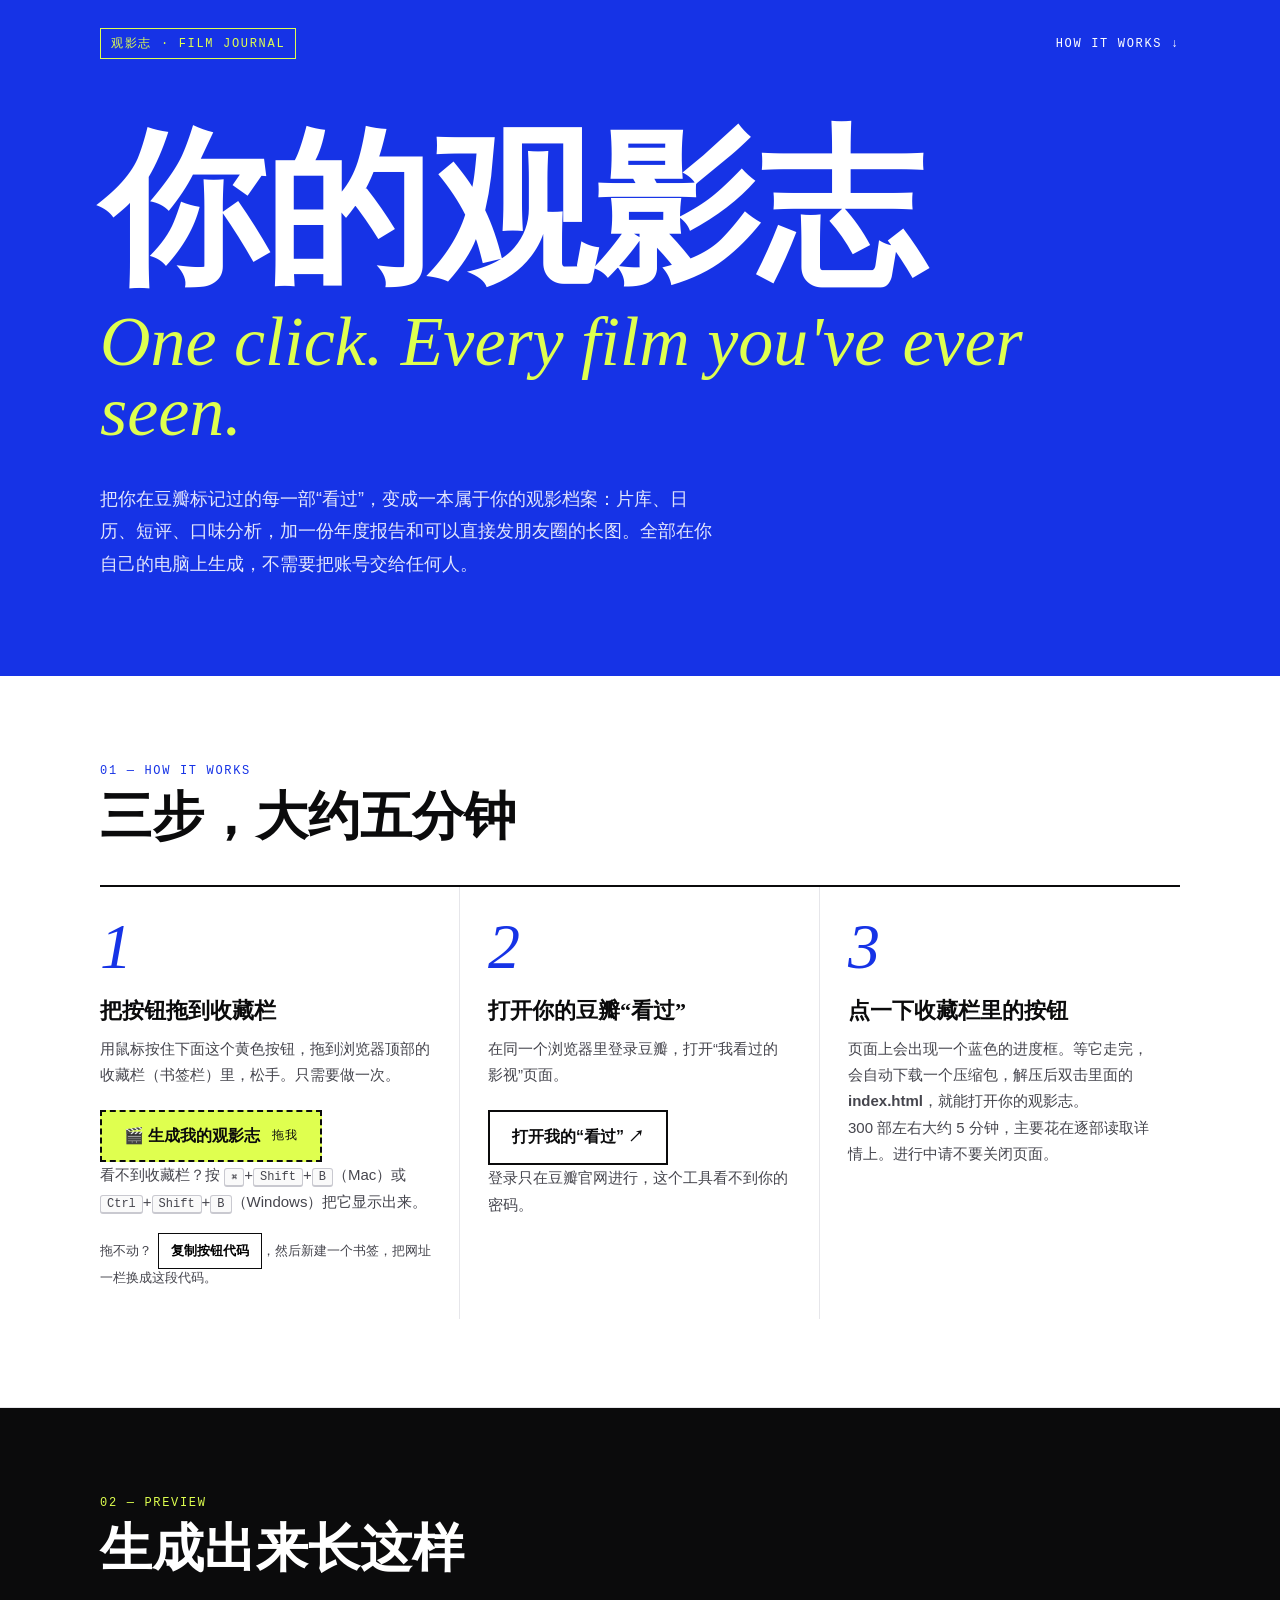
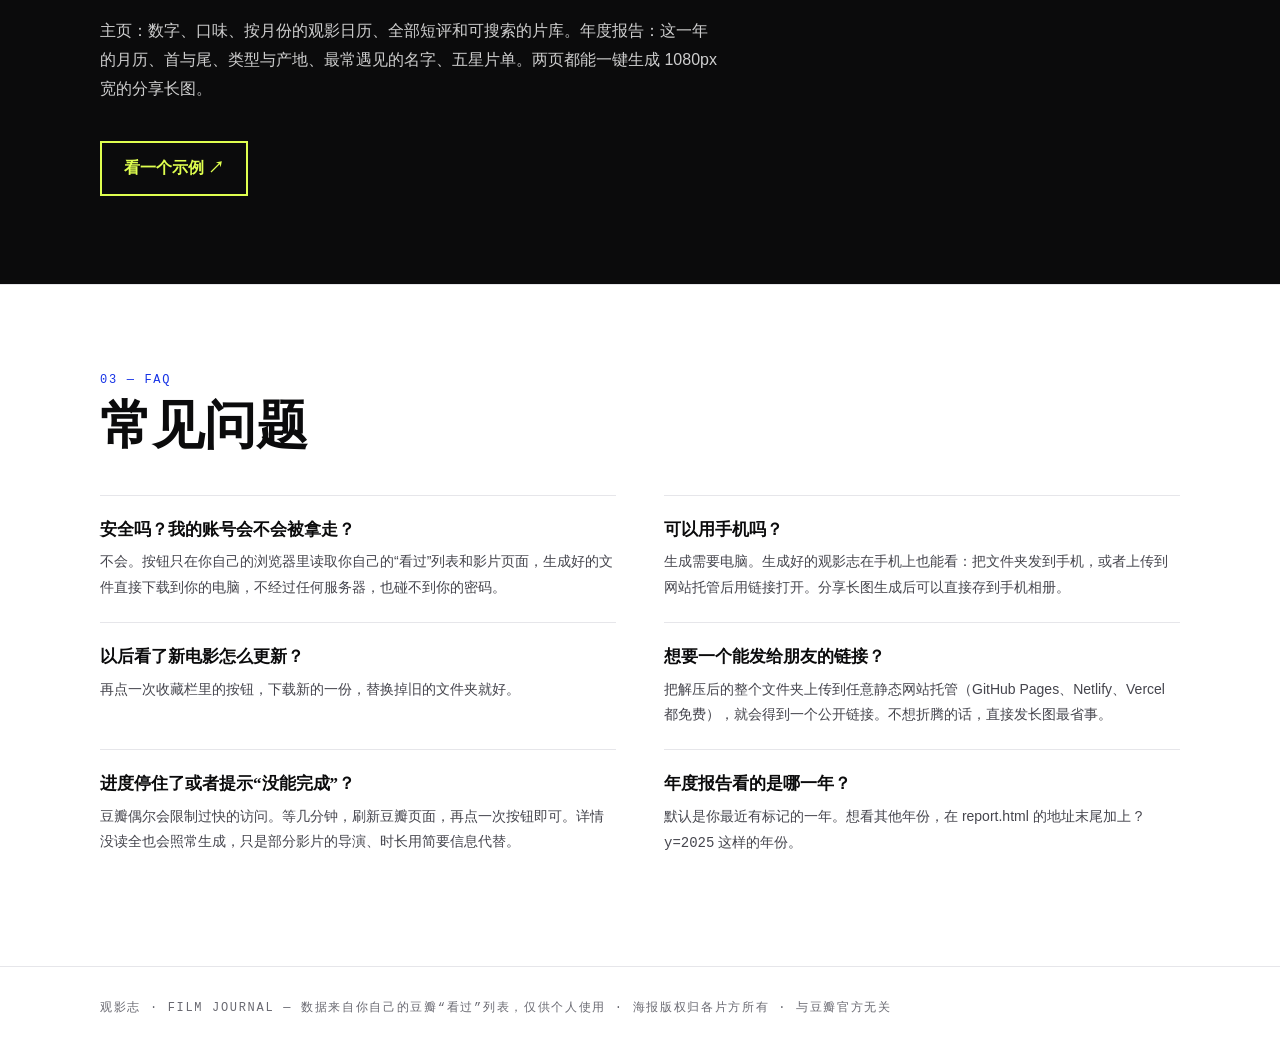
==== index.html @ 7e735173 "观影志自助生成工具 Co-Authored-By: Claude Opus 5.5 <noreply@anthropic.com>" ====
<!doctype html>
<html lang="zh-CN">
<head>
<meta charset="utf-8">
<meta name="viewport" content="width=device-width, initial-scale=1">
<title>观影志 · 生成你自己的豆瓣观影档案</title>
<meta name="description" content="一键把你的豆瓣“看过”变成一本观影志：主页、年度报告、分享长图。">
<link rel="icon" href="data:image/svg+xml,<svg xmlns='http://www.w3.org/2000/svg' viewBox='0 0 100 100'><text y='.9em' font-size='90'>🎬</text></svg>">
<style>
  :root { --blue: #1633e6; --lime: #dfff4f; --black: #0b0b0c; --white: #fff;
    --cn: 'Songti SC', 'Noto Serif SC', 'STSong', 'SimSun', serif; --display: Didot, 'Bodoni 72', 'Playfair Display', serif;
    --mono: 'SF Mono', Menlo, Consolas, monospace; --sans: 'Helvetica Neue', 'PingFang SC', 'Microsoft YaHei', sans-serif; }
  * { box-sizing: border-box; }
  body { margin: 0; font-family: var(--sans); color: var(--black); background: var(--white); -webkit-font-smoothing: antialiased; }
  a { color: inherit; }
  .wrap { width: min(1080px, 100% - 48px); margin: 0 auto; }
  .mono { font-family: var(--mono); font-size: 12px; letter-spacing: .14em; text-transform: uppercase; }
  header { background: var(--blue); color: var(--white); padding: 28px 0 96px; }
  .bar { display: flex; justify-content: space-between; align-items: center; }
  .bar a { text-decoration: none; }
  .seal { display: inline-block; border: 1.5px solid var(--lime); color: var(--lime); padding: 6px 10px; }
  h1 { font: 900 clamp(64px, 13vw, 168px)/.95 var(--cn); margin: 72px 0 0; letter-spacing: -.01em; }
  h1 em { font: italic 400 .42em/1 var(--display); color: var(--lime); display: block; margin-top: 18px; letter-spacing: 0; }
  .lede { max-width: 620px; font-size: 18px; line-height: 1.8; margin: 36px 0 0; color: rgba(255,255,255,.88); }
  section { padding: 88px 0; border-bottom: 1px solid #e6e6ea; }
  h2 { font: 900 clamp(32px, 5vw, 52px)/1.1 var(--cn); margin: 10px 0 40px; }
  .kicker { color: var(--blue); }
  .steps { display: grid; grid-template-columns: repeat(3, 1fr); gap: 0; border-top: 2px solid var(--black); }
  .step { padding: 28px 28px 32px 0; border-right: 1px solid #e6e6ea; }
  .step + .step { padding-left: 28px; }
  .step:last-child { border-right: 0; }
  .step .n { font: italic 400 64px/1 var(--display); color: var(--blue); }
  .step h3 { font: 900 22px/1.3 var(--cn); margin: 18px 0 10px; }
  .step p { font-size: 15px; line-height: 1.75; color: #45454d; margin: 0; }
  .grab { display: inline-flex; align-items: center; gap: 12px; margin-top: 22px; padding: 16px 22px; background: var(--lime); color: var(--black);
    font: 700 16px/1 var(--sans); text-decoration: none; border: 2px dashed var(--black); cursor: grab; }
  .grab:active { cursor: grabbing; }
  .grab small { font: 12px/1 var(--mono); letter-spacing: .08em; }
  .hint { font-size: 13px; color: #6a6a72; line-height: 1.7; margin-top: 12px; }
  kbd { font: 12px var(--mono); border: 1px solid #c9c9d0; border-bottom-width: 2px; padding: 1px 6px; border-radius: 3px; background: #fafafa; }
  .alt { margin-top: 18px; font-size: 13px; color: #45454d; }
  .alt button { font: 600 13px var(--sans); padding: 8px 12px; border: 1.5px solid var(--black); background: none; cursor: pointer; margin-left: 6px; }
  .alt textarea { display: none; width: 100%; height: 80px; margin-top: 10px; font: 12px var(--mono); }
  .go { display: inline-block; margin-top: 22px; padding: 15px 22px; border: 2px solid var(--black); font-weight: 700; text-decoration: none; }
  .go:hover { background: var(--black); color: var(--white); }
  .faq { display: grid; grid-template-columns: 1fr 1fr; gap: 0 48px; }
  .faq div { padding: 22px 0; border-top: 1px solid #e6e6ea; }
  .faq h4 { font: 900 17px/1.4 var(--cn); margin: 0 0 8px; }
  .faq p { margin: 0; font-size: 14px; line-height: 1.8; color: #45454d; }
  .mobile { display: none; background: var(--black); color: var(--lime); padding: 18px 0; font-size: 15px; line-height: 1.7; }
  .demo { background: var(--black); color: var(--white); }
  .demo h2 { color: var(--white); }
  .demo .go { border-color: var(--lime); color: var(--lime); }
  .demo .go:hover { background: var(--lime); color: var(--black); }
  footer { padding: 32px 0 48px; color: #6a6a72; font-size: 12px; }
  @media (max-width: 860px) {
    .steps, .faq { grid-template-columns: 1fr; }
    .step, .step + .step { padding: 28px 0; border-right: 0; border-bottom: 1px solid #e6e6ea; }
    .is-mobile .mobile { display: block; }
  }
</style>
</head>
<body>
<div class="mobile"><div class="wrap">📱 生成需要在<b>电脑</b>上完成（Chrome / Edge / Safari 都可以）。可以先把这个页面的链接发到电脑上再打开。</div></div>

<header>
  <div class="wrap">
    <div class="bar mono"><span class="seal">观影志 · Film Journal</span><a href="#how">How it works ↓</a></div>
    <h1>你的观影志<em>One click. Every film you've ever seen.</em></h1>
    <p class="lede">把你在豆瓣标记过的每一部“看过”，变成一本属于你的观影档案：片库、日历、短评、口味分析，加一份年度报告和可以直接发朋友圈的长图。全部在你自己的电脑上生成，不需要把账号交给任何人。</p>
  </div>
</header>

<section id="how">
  <div class="wrap">
    <div class="mono kicker">01 — How it works</div>
    <h2>三步，大约五分钟</h2>
    <div class="steps">
      <div class="step">
        <div class="n">1</div>
        <h3>把按钮拖到收藏栏</h3>
        <p>用鼠标按住下面这个黄色按钮，拖到浏览器顶部的收藏栏（书签栏）里，松手。只需要做一次。</p>
        <a class="grab" id="bookmarklet" href="#" title="拖到收藏栏" onclick="event.preventDefault(); alert('请不要直接点击它，而是用鼠标按住拖到浏览器顶部的收藏栏里。');">🎬 生成我的观影志 <small>拖我</small></a>
        <p class="hint">看不到收藏栏？按 <kbd>⌘</kbd>+<kbd>Shift</kbd>+<kbd>B</kbd>（Mac）或 <kbd>Ctrl</kbd>+<kbd>Shift</kbd>+<kbd>B</kbd>（Windows）把它显示出来。</p>
        <div class="alt">拖不动？<button type="button" id="copy">复制按钮代码</button>，然后新建一个书签，把网址一栏换成这段代码。<textarea id="code" readonly></textarea></div>
      </div>
      <div class="step">
        <div class="n">2</div>
        <h3>打开你的豆瓣“看过”</h3>
        <p>在同一个浏览器里登录豆瓣，打开“我看过的影视”页面。</p>
        <a class="go" href="https://movie.douban.com/mine?status=collect" target="_blank" rel="noopener">打开我的“看过” ↗</a>
        <p class="hint">登录只在豆瓣官网进行，这个工具看不到你的密码。</p>
      </div>
      <div class="step">
        <div class="n">3</div>
        <h3>点一下收藏栏里的按钮</h3>
        <p>页面上会出现一个蓝色的进度框。等它走完，会自动下载一个压缩包，解压后双击里面的 <b>index.html</b>，就能打开你的观影志。</p>
        <p class="hint">300 部左右大约 5 分钟，主要花在逐部读取详情上。进行中请不要关闭页面。</p>
      </div>
    </div>
  </div>
</section>

<section class="demo">
  <div class="wrap">
    <div class="mono" style="color:var(--lime)">02 — Preview</div>
    <h2>生成出来长这样</h2>
    <p style="max-width:620px;line-height:1.8;color:rgba(255,255,255,.8)">主页：数字、口味、按月份的观影日历、全部短评和可搜索的片库。年度报告：这一年的月历、首与尾、类型与产地、最常遇见的名字、五星片单。两页都能一键生成 1080px 宽的分享长图。</p>
    <a class="go" href="https://jonilin0210.github.io/film-journal/" target="_blank" rel="noopener">看一个示例 ↗</a>
  </div>
</section>

<section>
  <div class="wrap">
    <div class="mono kicker">03 — FAQ</div>
    <h2>常见问题</h2>
    <div class="faq">
      <div><h4>安全吗？我的账号会不会被拿走？</h4><p>不会。按钮只在你自己的浏览器里读取你自己的“看过”列表和影片页面，生成好的文件直接下载到你的电脑，不经过任何服务器，也碰不到你的密码。</p></div>
      <div><h4>可以用手机吗？</h4><p>生成需要电脑。生成好的观影志在手机上也能看：把文件夹发到手机，或者上传到网站托管后用链接打开。分享长图生成后可以直接存到手机相册。</p></div>
      <div><h4>以后看了新电影怎么更新？</h4><p>再点一次收藏栏里的按钮，下载新的一份，替换掉旧的文件夹就好。</p></div>
      <div><h4>想要一个能发给朋友的链接？</h4><p>把解压后的整个文件夹上传到任意静态网站托管（GitHub Pages、Netlify、Vercel 都免费），就会得到一个公开链接。不想折腾的话，直接发长图最省事。</p></div>
      <div><h4>进度停住了或者提示“没能完成”？</h4><p>豆瓣偶尔会限制过快的访问。等几分钟，刷新豆瓣页面，再点一次按钮即可。详情没读全也会照常生成，只是部分影片的导演、时长用简要信息代替。</p></div>
      <div><h4>年度报告看的是哪一年？</h4><p>默认是你最近有标记的一年。想看其他年份，在 report.html 的地址末尾加上 <code>?y=2025</code> 这样的年份。</p></div>
    </div>
  </div>
</section>

<footer><div class="wrap mono">观影志 · Film Journal — 数据来自你自己的豆瓣“看过”列表，仅供个人使用 · 海报版权归各片方所有 · 与豆瓣官方无关</div></footer>

<script>
  // The bookmarklet loads grab.js from wherever this page is hosted, so fixing grab.js updates every buyer's button.
  const base = location.href.replace(/[#?].*$/, '').replace(/[^/]*$/, '');
  const code = `javascript:(function(){if(window.__FJ_RUNNING)return;var s=document.createElement('script');s.charset='utf-8';s.src='${base}grab.js?t='+Date.now();document.body.appendChild(s);})();`;
  document.getElementById('bookmarklet').href = code;
  document.getElementById('code').value = code;
  document.getElementById('copy').onclick = async (e) => {
    const t = document.getElementById('code'); t.style.display = 'block'; t.select();
    try { await navigator.clipboard.writeText(code); } catch { document.execCommand('copy'); }
    e.target.textContent = '已复制 ✓';
  };
  if (/Android|iPhone|iPad|Mobile/i.test(navigator.userAgent)) document.documentElement.classList.add('is-mobile');
</script>
</body>
</html>
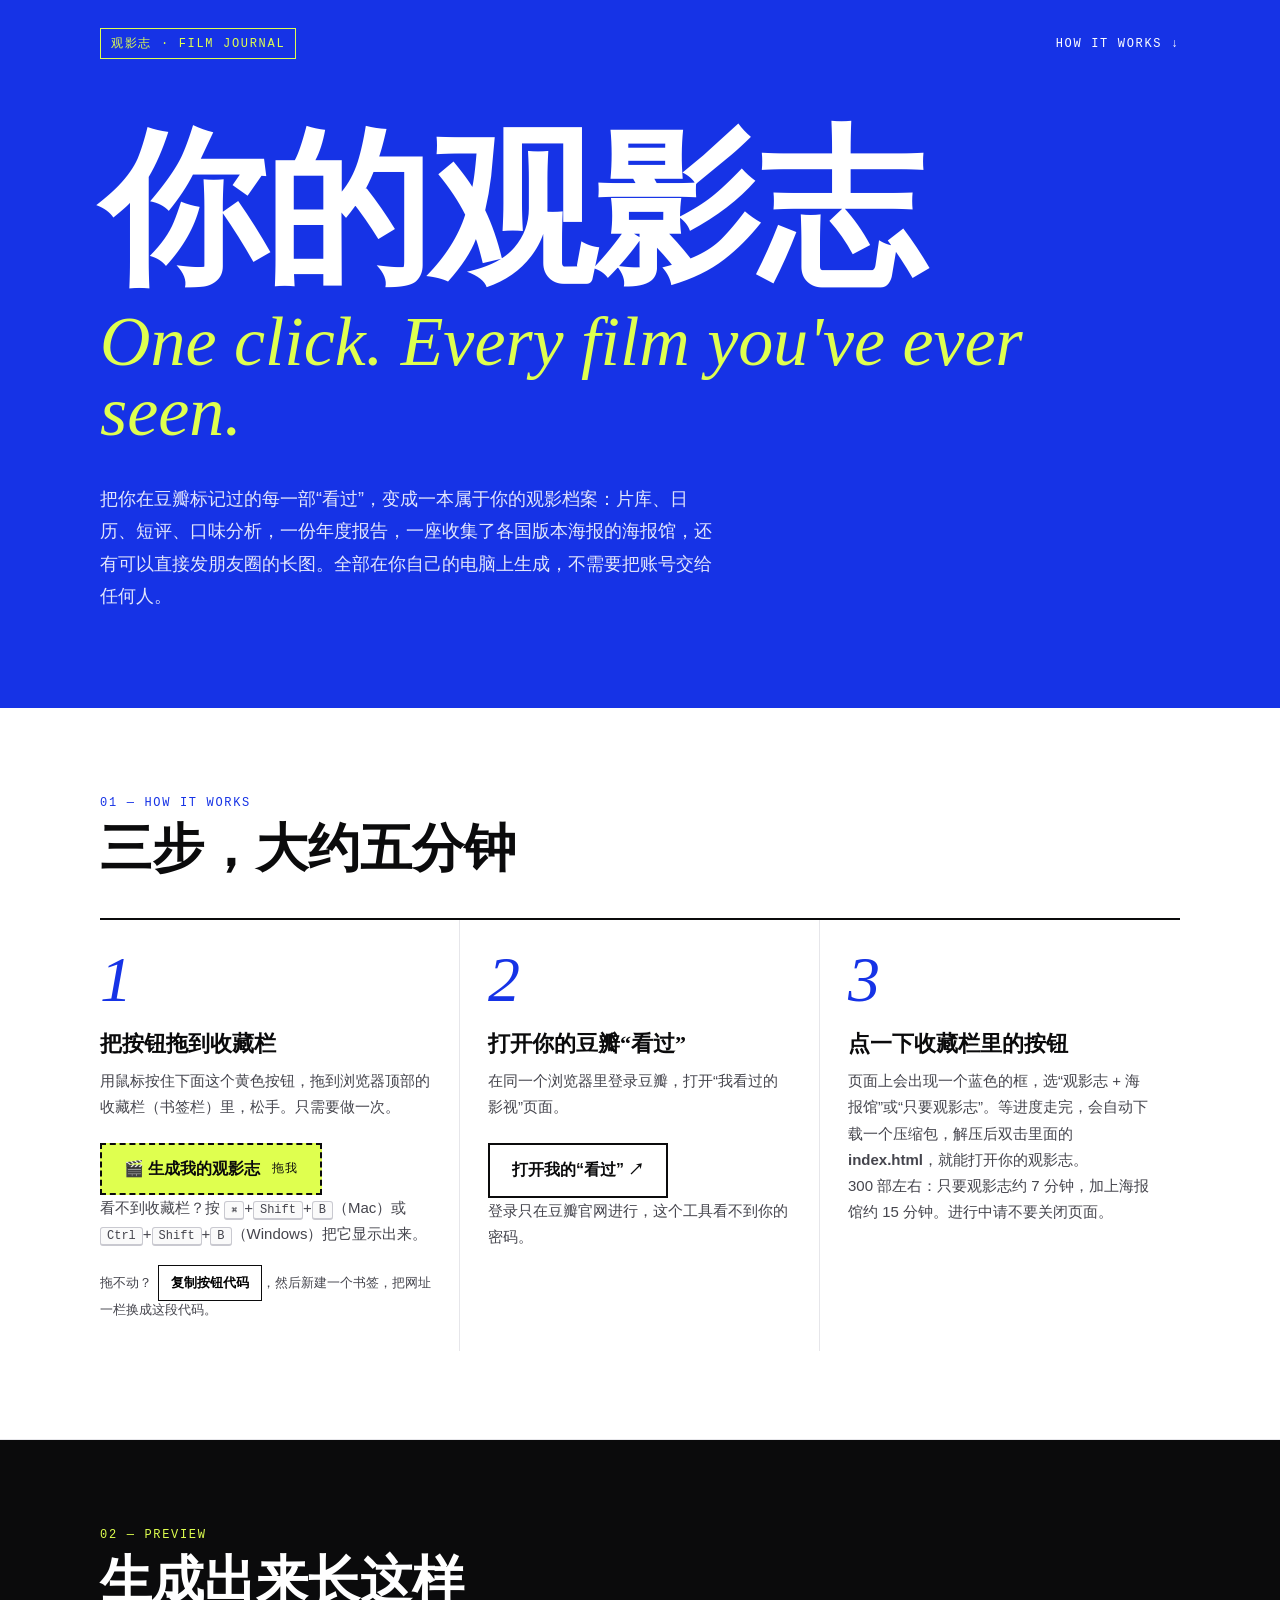
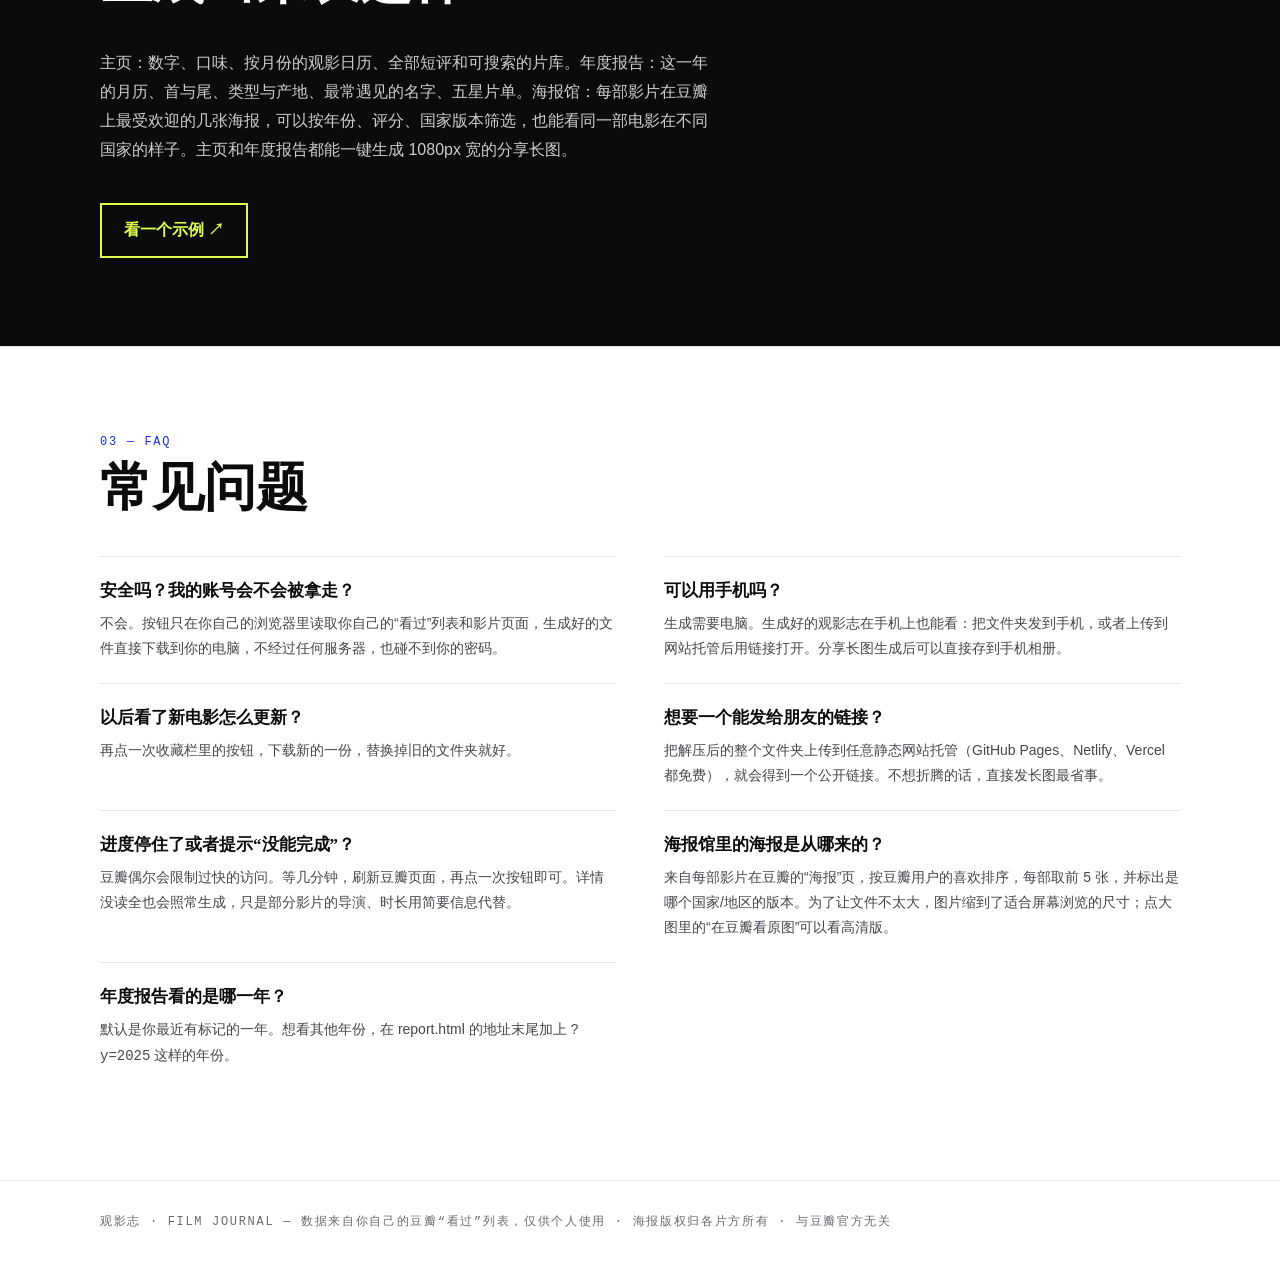
==== commit 7a320cc8: "新增海报馆：收集每部影片最受欢迎的海报 Co-Authored-By: Claude Opus 5.5 <noreply@anthropic.com>" ====
--- a/index.html
+++ b/index.html
@@ -67,7 +67,7 @@
   <div class="wrap">
     <div class="bar mono"><span class="seal">观影志 · Film Journal</span><a href="#how">How it works ↓</a></div>
     <h1>你的观影志<em>One click. Every film you've ever seen.</em></h1>
-    <p class="lede">把你在豆瓣标记过的每一部“看过”，变成一本属于你的观影档案：片库、日历、短评、口味分析，加一份年度报告和可以直接发朋友圈的长图。全部在你自己的电脑上生成，不需要把账号交给任何人。</p>
+    <p class="lede">把你在豆瓣标记过的每一部“看过”，变成一本属于你的观影档案：片库、日历、短评、口味分析，一份年度报告，一座收集了各国版本海报的海报馆，还有可以直接发朋友圈的长图。全部在你自己的电脑上生成，不需要把账号交给任何人。</p>
   </div>
 </header>
 
@@ -94,8 +94,8 @@
       <div class="step">
         <div class="n">3</div>
         <h3>点一下收藏栏里的按钮</h3>
-        <p>页面上会出现一个蓝色的进度框。等它走完，会自动下载一个压缩包，解压后双击里面的 <b>index.html</b>，就能打开你的观影志。</p>
-        <p class="hint">300 部左右大约 5 分钟，主要花在逐部读取详情上。进行中请不要关闭页面。</p>
+        <p>页面上会出现一个蓝色的框，选“观影志 + 海报馆”或“只要观影志”。等进度走完，会自动下载一个压缩包，解压后双击里面的 <b>index.html</b>，就能打开你的观影志。</p>
+        <p class="hint">300 部左右：只要观影志约 7 分钟，加上海报馆约 15 分钟。进行中请不要关闭页面。</p>
       </div>
     </div>
   </div>
@@ -105,7 +105,7 @@
   <div class="wrap">
     <div class="mono" style="color:var(--lime)">02 — Preview</div>
     <h2>生成出来长这样</h2>
-    <p style="max-width:620px;line-height:1.8;color:rgba(255,255,255,.8)">主页：数字、口味、按月份的观影日历、全部短评和可搜索的片库。年度报告：这一年的月历、首与尾、类型与产地、最常遇见的名字、五星片单。两页都能一键生成 1080px 宽的分享长图。</p>
+    <p style="max-width:620px;line-height:1.8;color:rgba(255,255,255,.8)">主页：数字、口味、按月份的观影日历、全部短评和可搜索的片库。年度报告：这一年的月历、首与尾、类型与产地、最常遇见的名字、五星片单。海报馆：每部影片在豆瓣上最受欢迎的几张海报，可以按年份、评分、国家版本筛选，也能看同一部电影在不同国家的样子。主页和年度报告都能一键生成 1080px 宽的分享长图。</p>
     <a class="go" href="https://jonilin0210.github.io/film-journal/" target="_blank" rel="noopener">看一个示例 ↗</a>
   </div>
 </section>
@@ -120,6 +120,7 @@
       <div><h4>以后看了新电影怎么更新？</h4><p>再点一次收藏栏里的按钮，下载新的一份，替换掉旧的文件夹就好。</p></div>
       <div><h4>想要一个能发给朋友的链接？</h4><p>把解压后的整个文件夹上传到任意静态网站托管（GitHub Pages、Netlify、Vercel 都免费），就会得到一个公开链接。不想折腾的话，直接发长图最省事。</p></div>
       <div><h4>进度停住了或者提示“没能完成”？</h4><p>豆瓣偶尔会限制过快的访问。等几分钟，刷新豆瓣页面，再点一次按钮即可。详情没读全也会照常生成，只是部分影片的导演、时长用简要信息代替。</p></div>
+      <div><h4>海报馆里的海报是从哪来的？</h4><p>来自每部影片在豆瓣的“海报”页，按豆瓣用户的喜欢排序，每部取前 5 张，并标出是哪个国家/地区的版本。为了让文件不太大，图片缩到了适合屏幕浏览的尺寸；点大图里的“在豆瓣看原图”可以看高清版。</p></div>
       <div><h4>年度报告看的是哪一年？</h4><p>默认是你最近有标记的一年。想看其他年份，在 report.html 的地址末尾加上 <code>?y=2025</code> 这样的年份。</p></div>
     </div>
   </div>
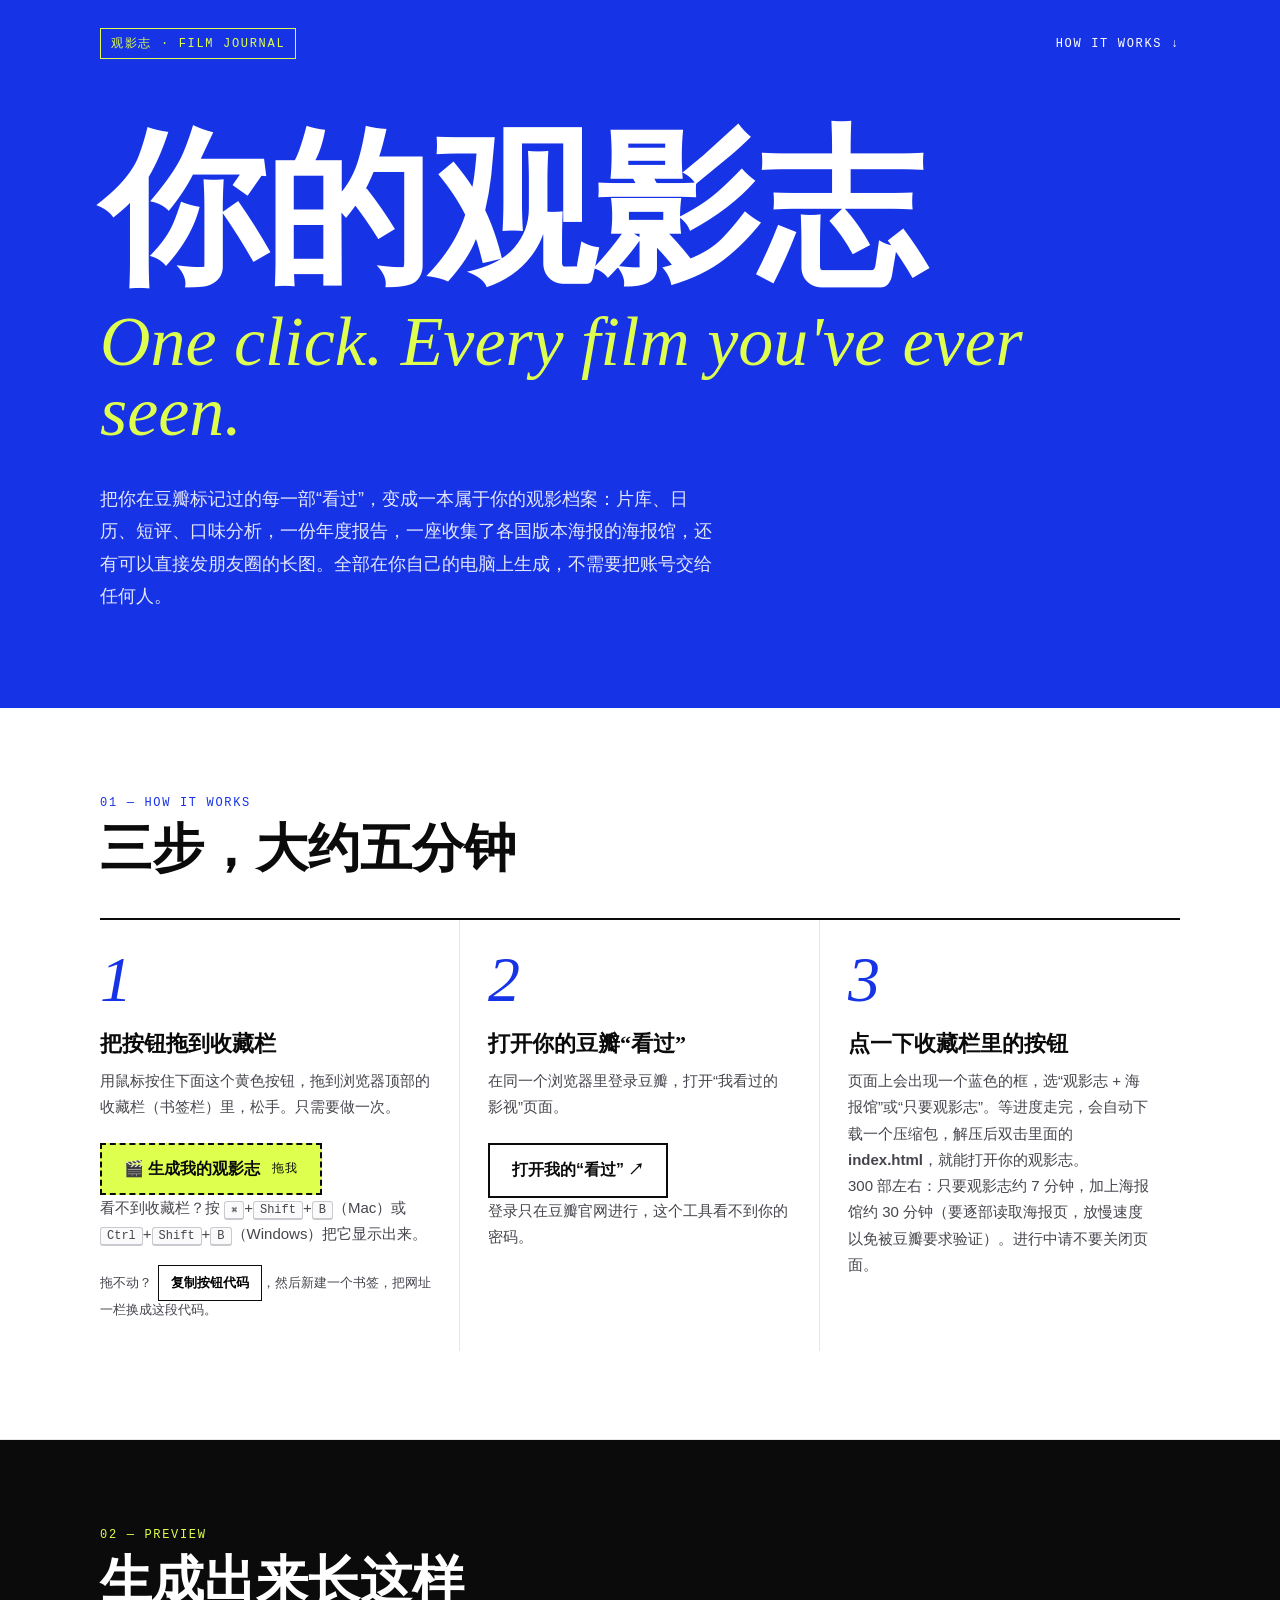
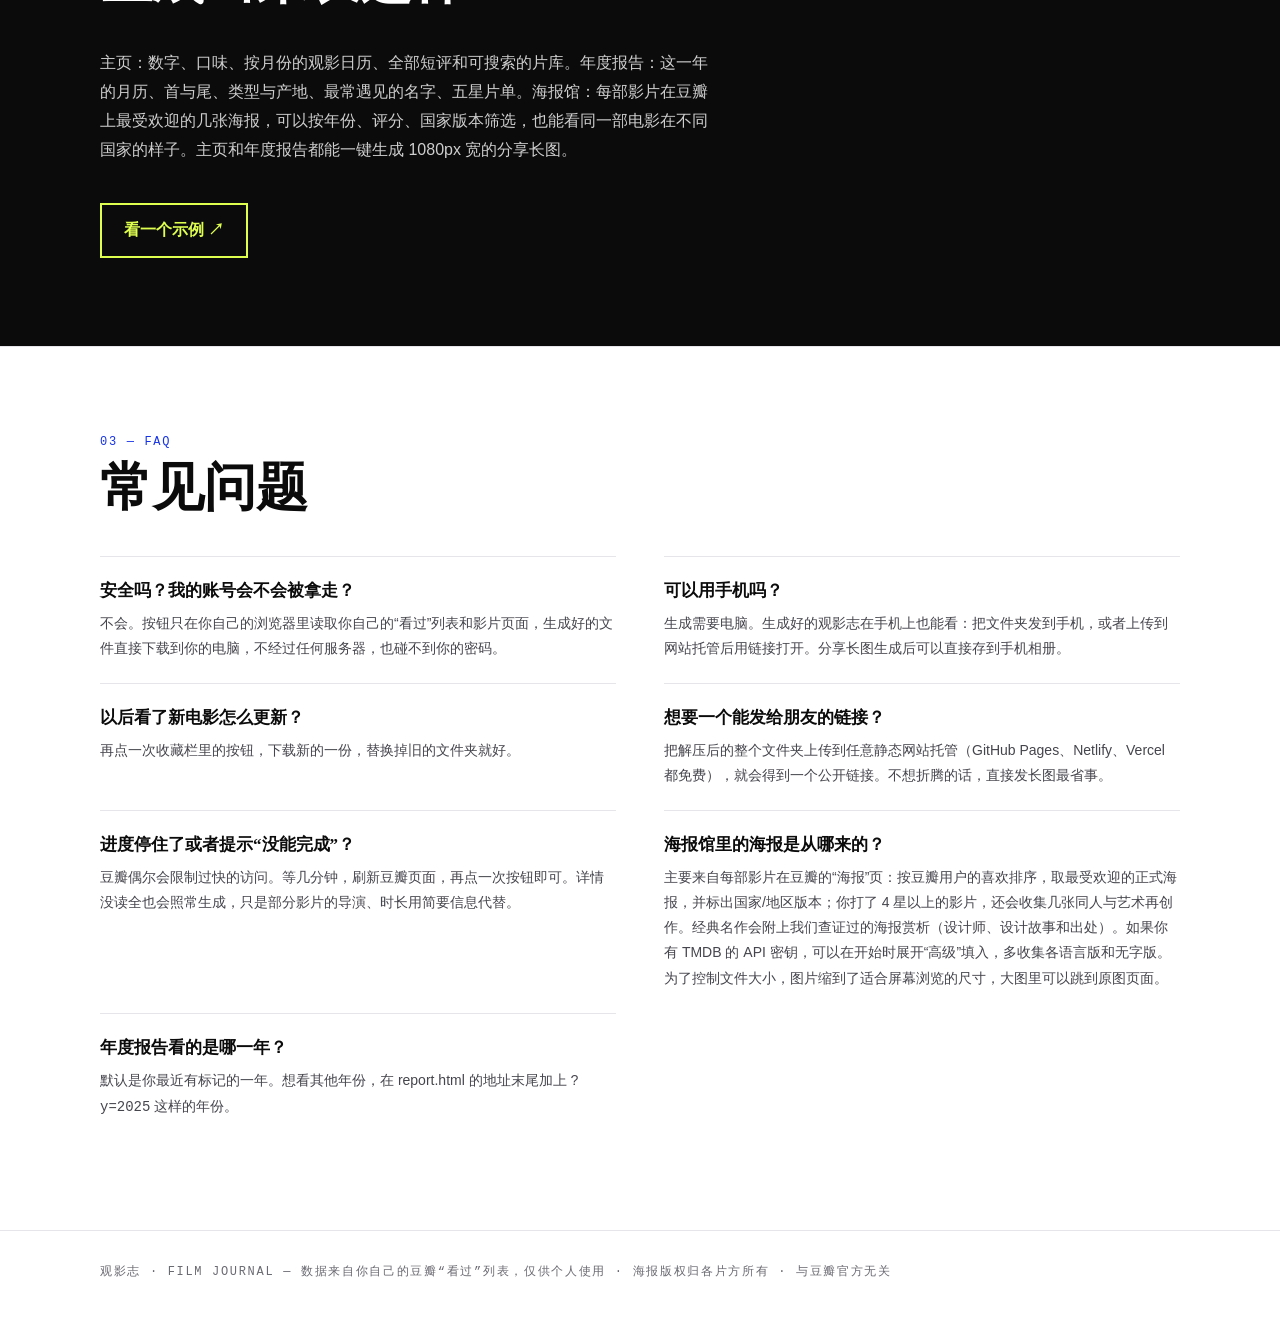
==== commit 9497a64f: "海报馆：缩小图片体积，更新用时说明和常见问题 Co-Authored-By: Claude Opus 5.5 <noreply@anthropic.com>" ====
--- a/index.html
+++ b/index.html
@@ -95,7 +95,7 @@
         <div class="n">3</div>
         <h3>点一下收藏栏里的按钮</h3>
         <p>页面上会出现一个蓝色的框，选“观影志 + 海报馆”或“只要观影志”。等进度走完，会自动下载一个压缩包，解压后双击里面的 <b>index.html</b>，就能打开你的观影志。</p>
-        <p class="hint">300 部左右：只要观影志约 7 分钟，加上海报馆约 15 分钟。进行中请不要关闭页面。</p>
+        <p class="hint">300 部左右：只要观影志约 7 分钟，加上海报馆约 30 分钟（要逐部读取海报页，放慢速度以免被豆瓣要求验证）。进行中请不要关闭页面。</p>
       </div>
     </div>
   </div>
@@ -120,7 +120,7 @@
       <div><h4>以后看了新电影怎么更新？</h4><p>再点一次收藏栏里的按钮，下载新的一份，替换掉旧的文件夹就好。</p></div>
       <div><h4>想要一个能发给朋友的链接？</h4><p>把解压后的整个文件夹上传到任意静态网站托管（GitHub Pages、Netlify、Vercel 都免费），就会得到一个公开链接。不想折腾的话，直接发长图最省事。</p></div>
       <div><h4>进度停住了或者提示“没能完成”？</h4><p>豆瓣偶尔会限制过快的访问。等几分钟，刷新豆瓣页面，再点一次按钮即可。详情没读全也会照常生成，只是部分影片的导演、时长用简要信息代替。</p></div>
-      <div><h4>海报馆里的海报是从哪来的？</h4><p>来自每部影片在豆瓣的“海报”页，按豆瓣用户的喜欢排序，每部取前 5 张，并标出是哪个国家/地区的版本。为了让文件不太大，图片缩到了适合屏幕浏览的尺寸；点大图里的“在豆瓣看原图”可以看高清版。</p></div>
+      <div><h4>海报馆里的海报是从哪来的？</h4><p>主要来自每部影片在豆瓣的“海报”页：按豆瓣用户的喜欢排序，取最受欢迎的正式海报，并标出国家/地区版本；你打了 4 星以上的影片，还会收集几张同人与艺术再创作。经典名作会附上我们查证过的海报赏析（设计师、设计故事和出处）。如果你有 TMDB 的 API 密钥，可以在开始时展开“高级”填入，多收集各语言版和无字版。为了控制文件大小，图片缩到了适合屏幕浏览的尺寸，大图里可以跳到原图页面。</p></div>
       <div><h4>年度报告看的是哪一年？</h4><p>默认是你最近有标记的一年。想看其他年份，在 report.html 的地址末尾加上 <code>?y=2025</code> 这样的年份。</p></div>
     </div>
   </div>
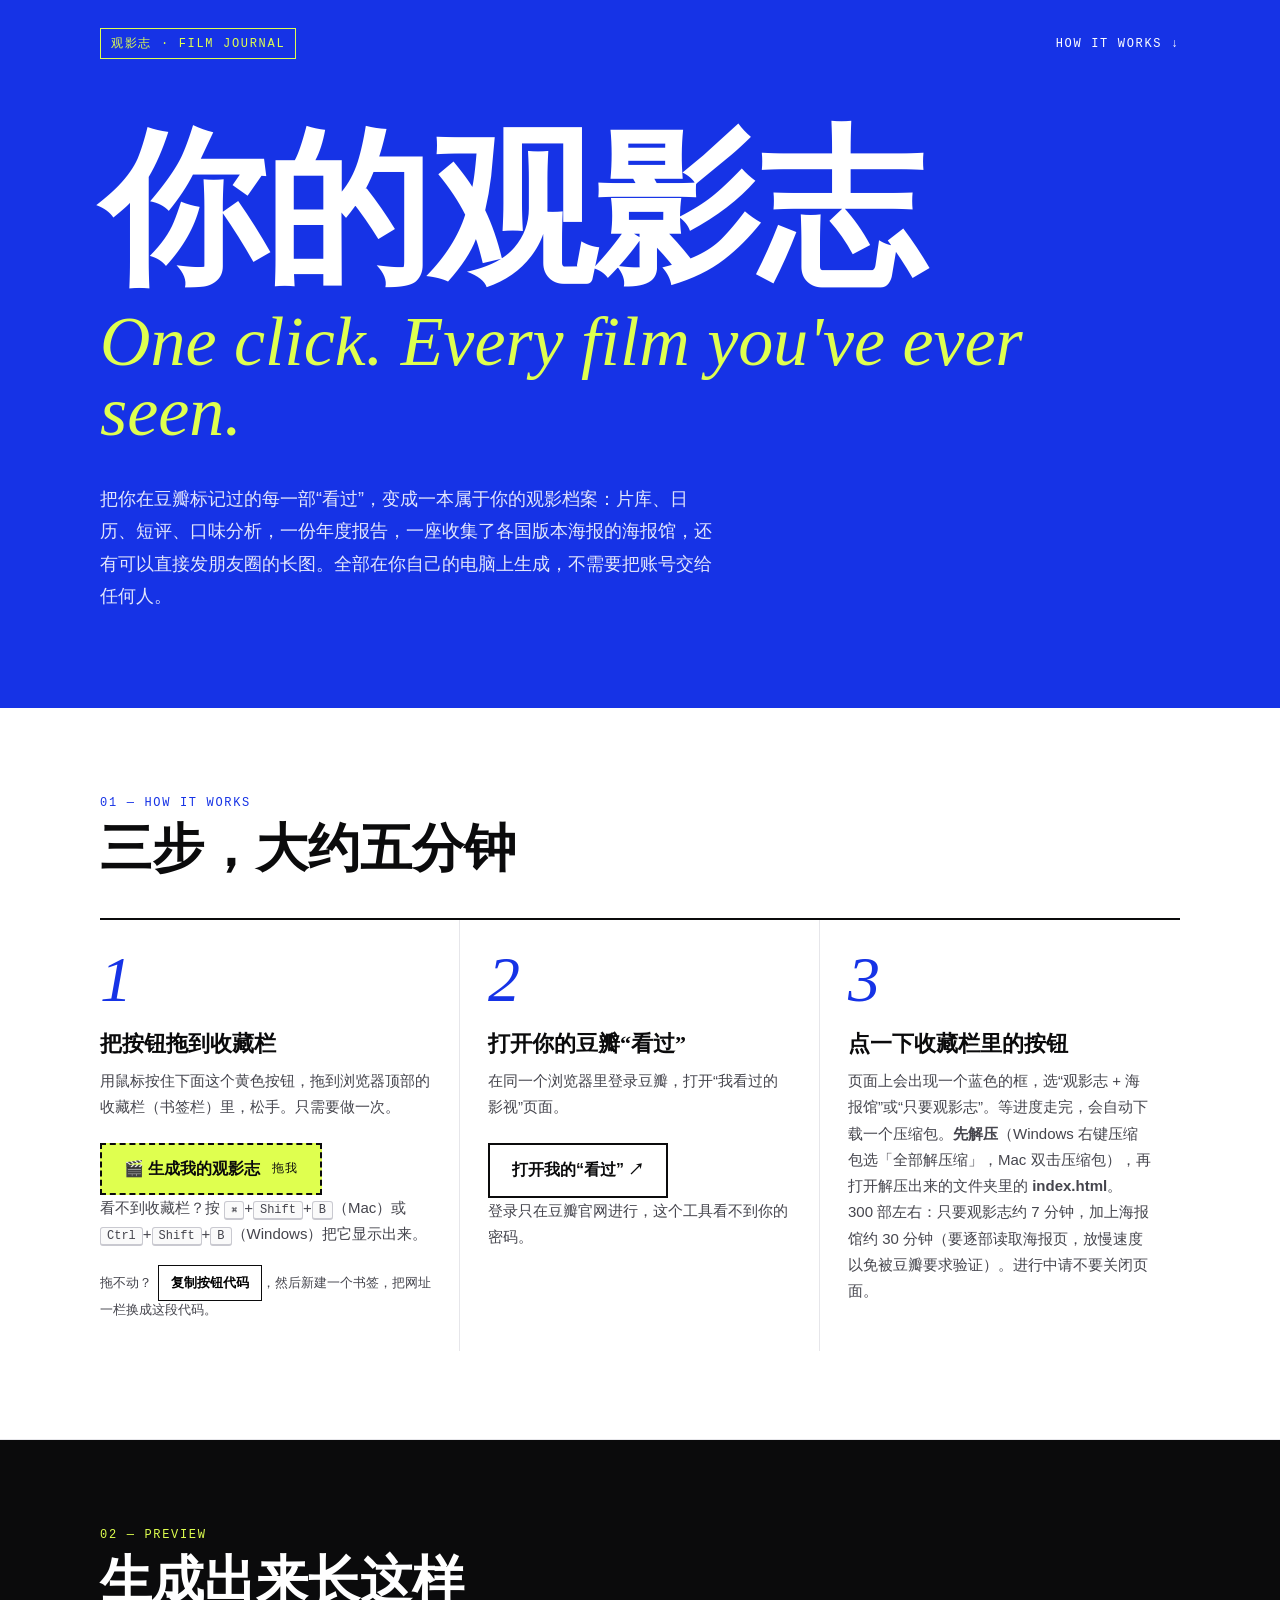
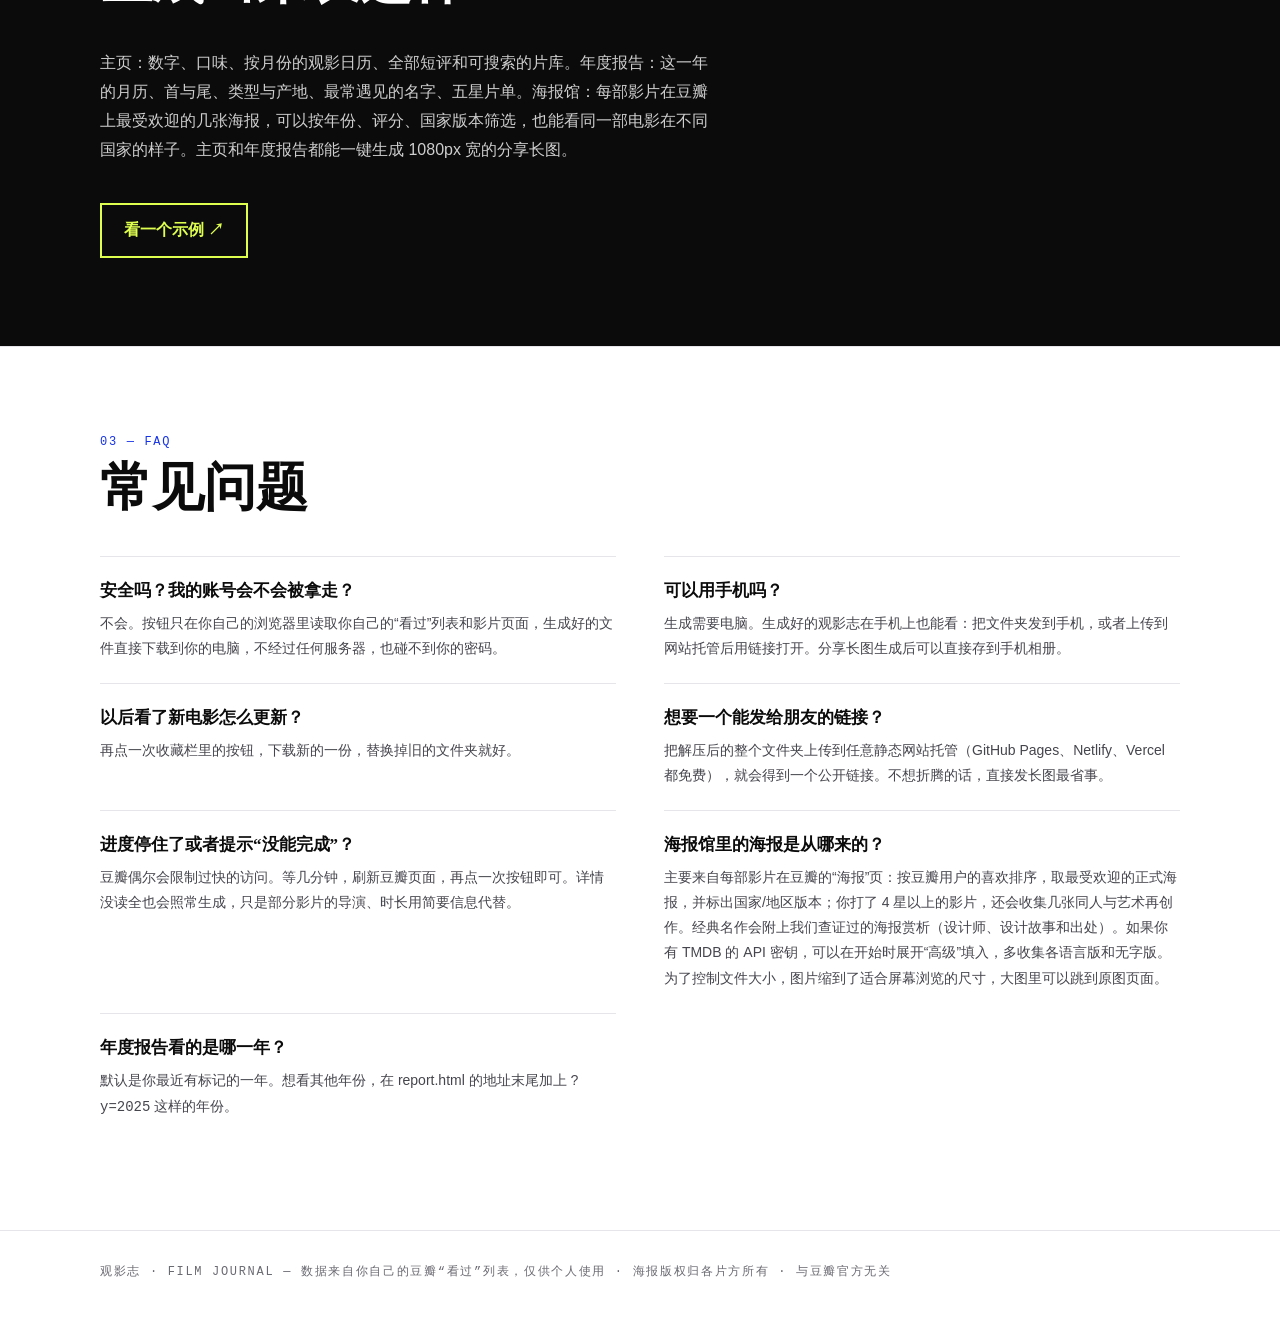
==== commit a12985b1: "在压缩包里直接打开时提示先解压；完成提示和说明页强调解压 Co-Authored-By: Claude Opus 5.5 <noreply@anthropic.com>" ====
--- a/index.html
+++ b/index.html
@@ -94,7 +94,7 @@
       <div class="step">
         <div class="n">3</div>
         <h3>点一下收藏栏里的按钮</h3>
-        <p>页面上会出现一个蓝色的框，选“观影志 + 海报馆”或“只要观影志”。等进度走完，会自动下载一个压缩包，解压后双击里面的 <b>index.html</b>，就能打开你的观影志。</p>
+        <p>页面上会出现一个蓝色的框，选“观影志 + 海报馆”或“只要观影志”。等进度走完，会自动下载一个压缩包。<b>先解压</b>（Windows 右键压缩包选「全部解压缩」，Mac 双击压缩包），再打开解压出来的文件夹里的 <b>index.html</b>。</p>
         <p class="hint">300 部左右：只要观影志约 7 分钟，加上海报馆约 30 分钟（要逐部读取海报页，放慢速度以免被豆瓣要求验证）。进行中请不要关闭页面。</p>
       </div>
     </div>
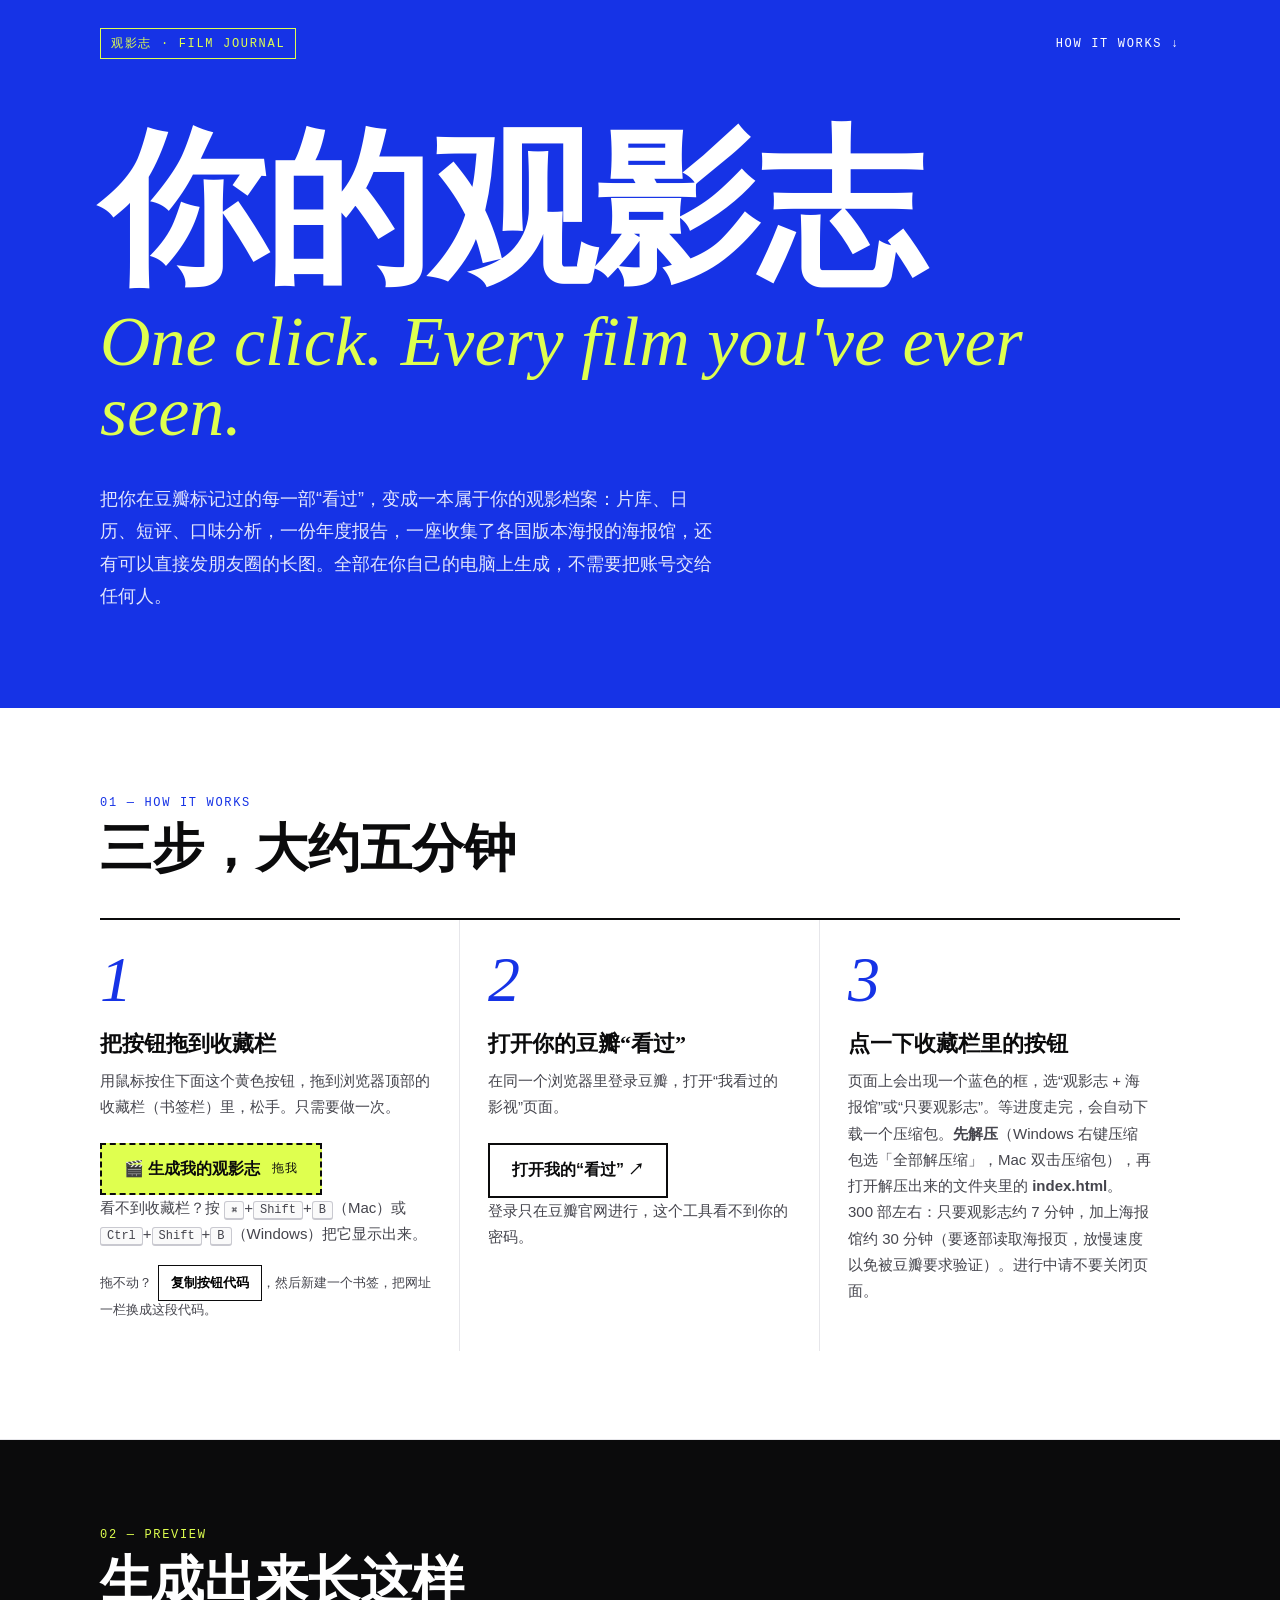
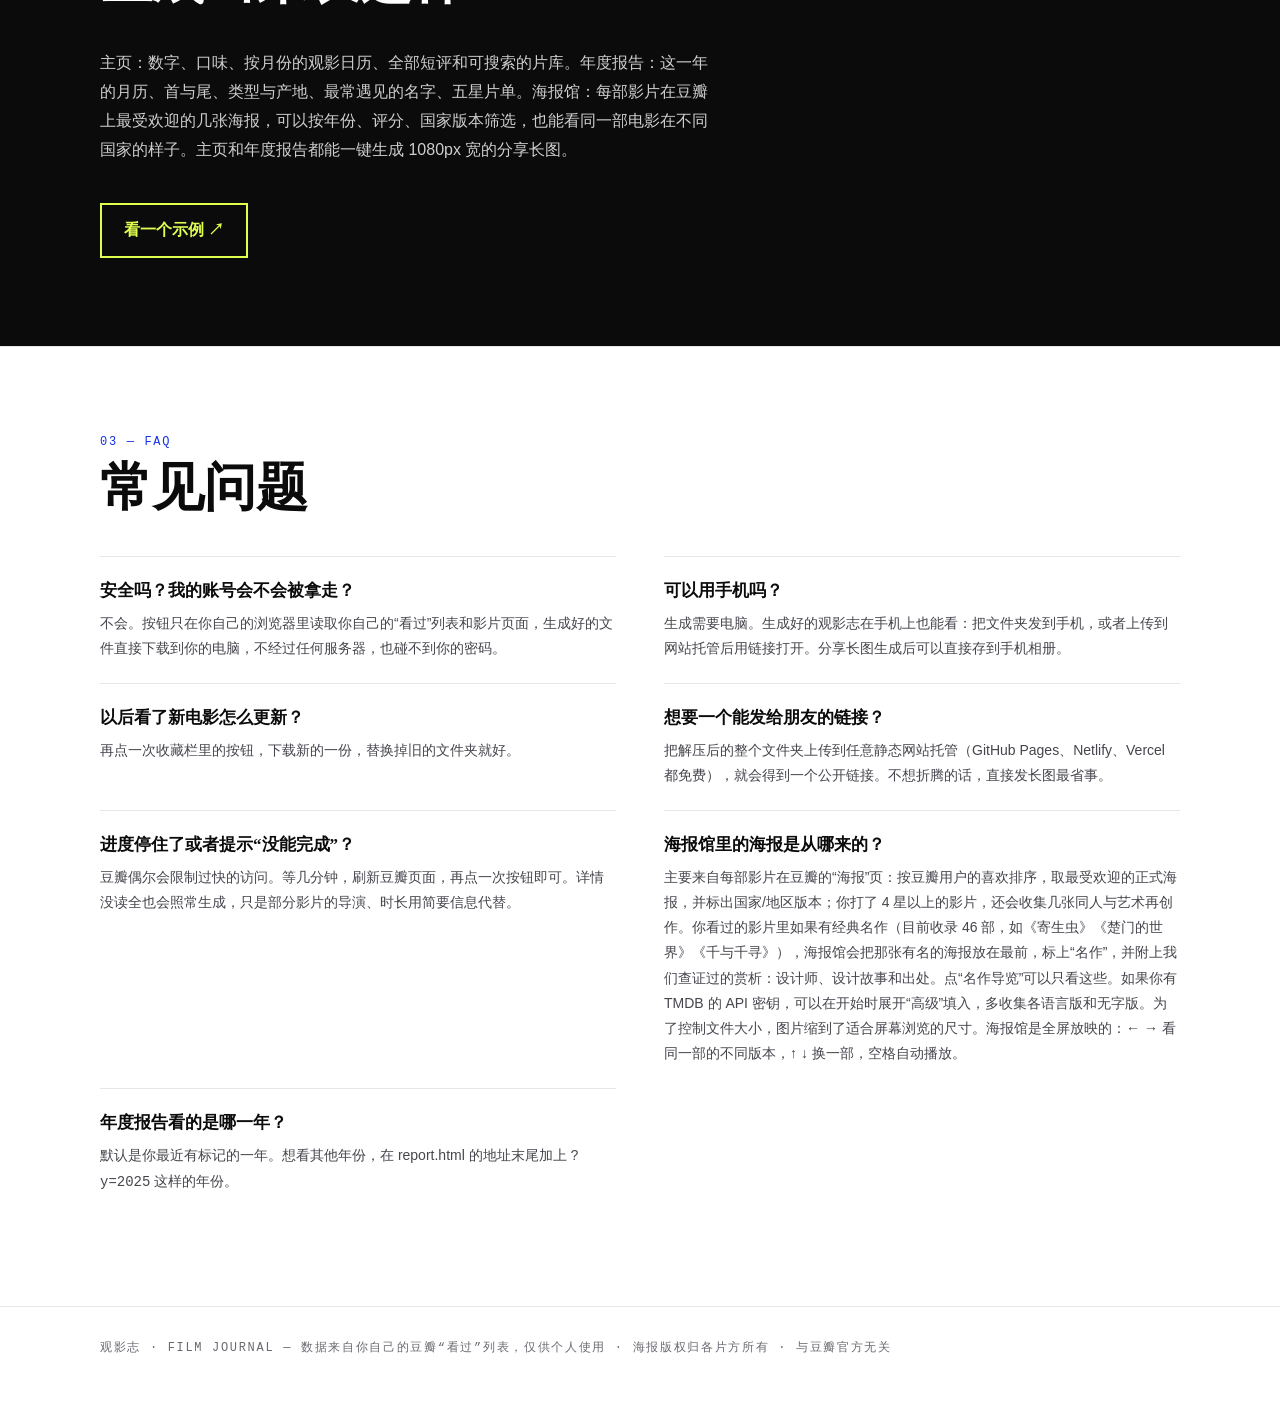
==== commit ecdc9989: "Immersive poster room with 46 curated poster notes The kit's 海报馆 now uses the full-screen viewing ro" ====
--- a/index.html
+++ b/index.html
@@ -120,7 +120,7 @@
       <div><h4>以后看了新电影怎么更新？</h4><p>再点一次收藏栏里的按钮，下载新的一份，替换掉旧的文件夹就好。</p></div>
       <div><h4>想要一个能发给朋友的链接？</h4><p>把解压后的整个文件夹上传到任意静态网站托管（GitHub Pages、Netlify、Vercel 都免费），就会得到一个公开链接。不想折腾的话，直接发长图最省事。</p></div>
       <div><h4>进度停住了或者提示“没能完成”？</h4><p>豆瓣偶尔会限制过快的访问。等几分钟，刷新豆瓣页面，再点一次按钮即可。详情没读全也会照常生成，只是部分影片的导演、时长用简要信息代替。</p></div>
-      <div><h4>海报馆里的海报是从哪来的？</h4><p>主要来自每部影片在豆瓣的“海报”页：按豆瓣用户的喜欢排序，取最受欢迎的正式海报，并标出国家/地区版本；你打了 4 星以上的影片，还会收集几张同人与艺术再创作。经典名作会附上我们查证过的海报赏析（设计师、设计故事和出处）。如果你有 TMDB 的 API 密钥，可以在开始时展开“高级”填入，多收集各语言版和无字版。为了控制文件大小，图片缩到了适合屏幕浏览的尺寸，大图里可以跳到原图页面。</p></div>
+      <div><h4>海报馆里的海报是从哪来的？</h4><p>主要来自每部影片在豆瓣的“海报”页：按豆瓣用户的喜欢排序，取最受欢迎的正式海报，并标出国家/地区版本；你打了 4 星以上的影片，还会收集几张同人与艺术再创作。你看过的影片里如果有经典名作（目前收录 46 部，如《寄生虫》《楚门的世界》《千与千寻》），海报馆会把那张有名的海报放在最前，标上“名作”，并附上我们查证过的赏析：设计师、设计故事和出处。点“名作导览”可以只看这些。如果你有 TMDB 的 API 密钥，可以在开始时展开“高级”填入，多收集各语言版和无字版。为了控制文件大小，图片缩到了适合屏幕浏览的尺寸。海报馆是全屏放映的：← → 看同一部的不同版本，↑ ↓ 换一部，空格自动播放。</p></div>
       <div><h4>年度报告看的是哪一年？</h4><p>默认是你最近有标记的一年。想看其他年份，在 report.html 的地址末尾加上 <code>?y=2025</code> 这样的年份。</p></div>
     </div>
   </div>
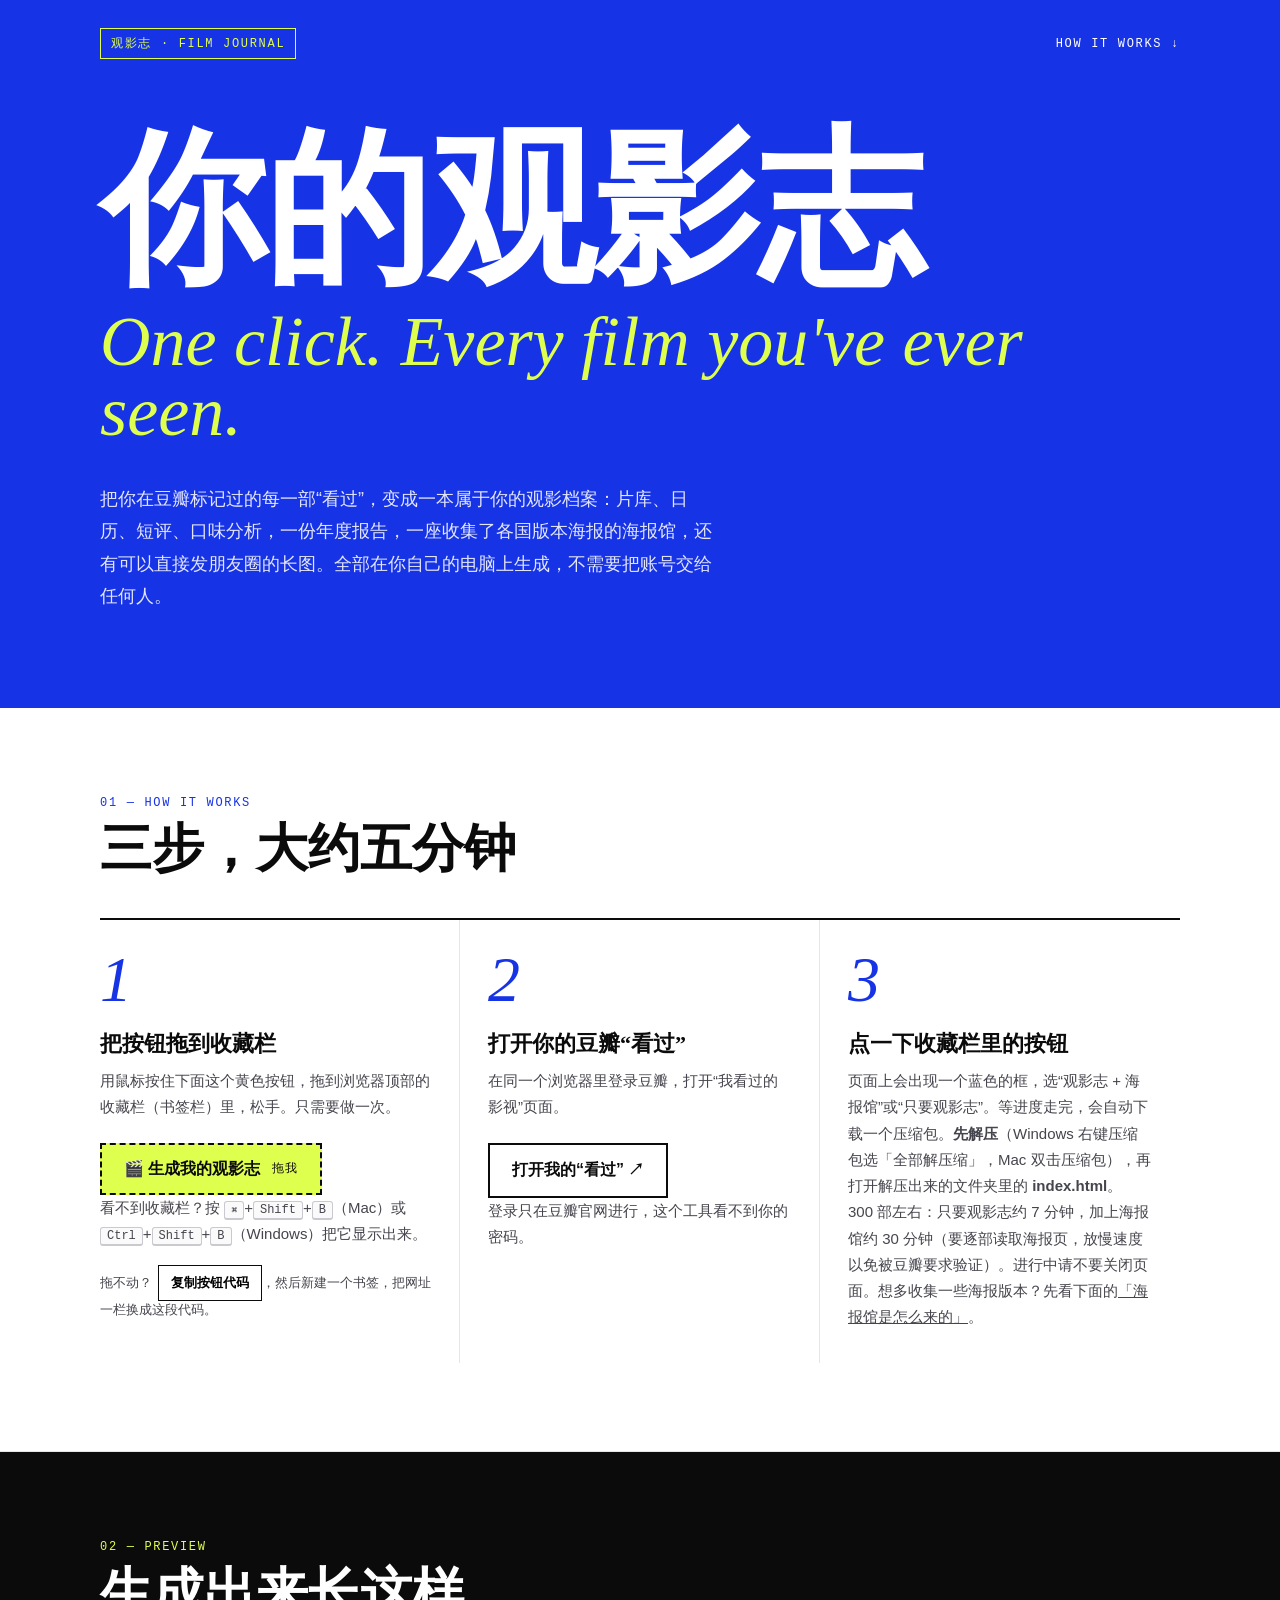
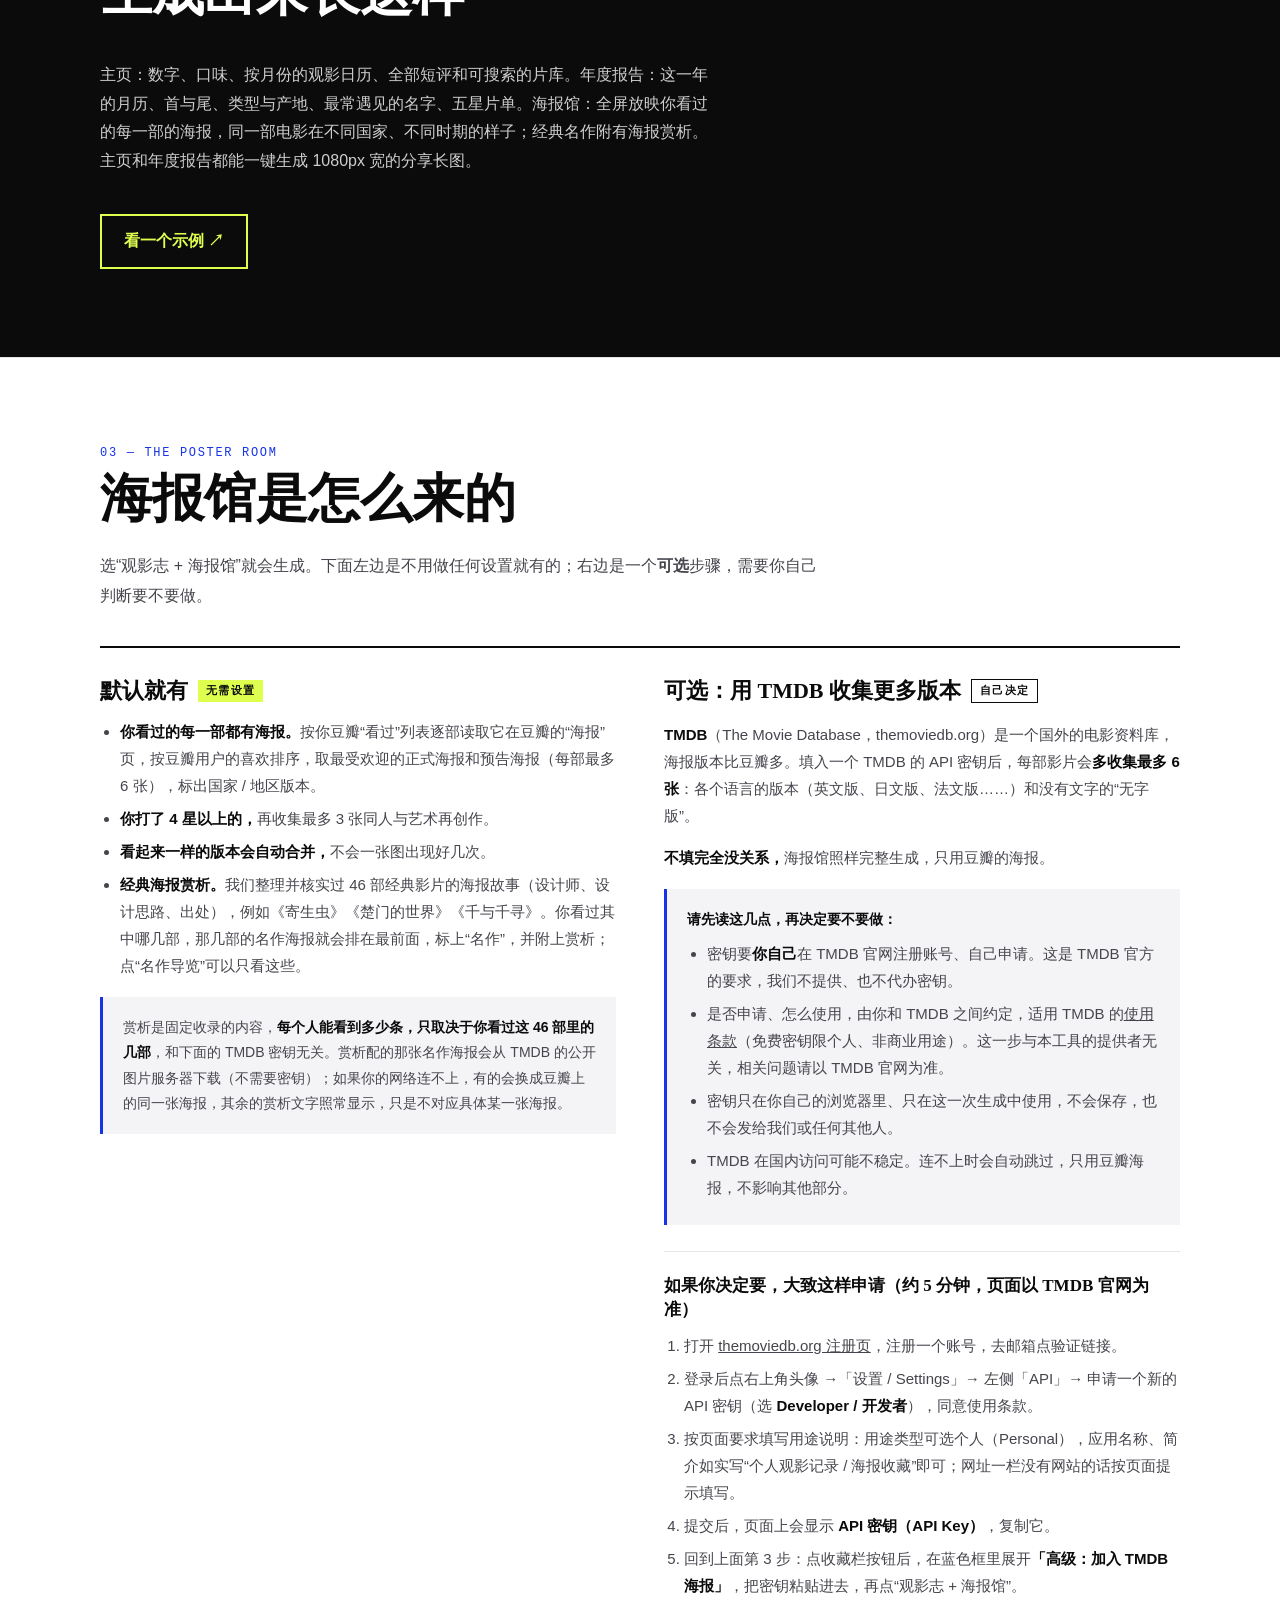
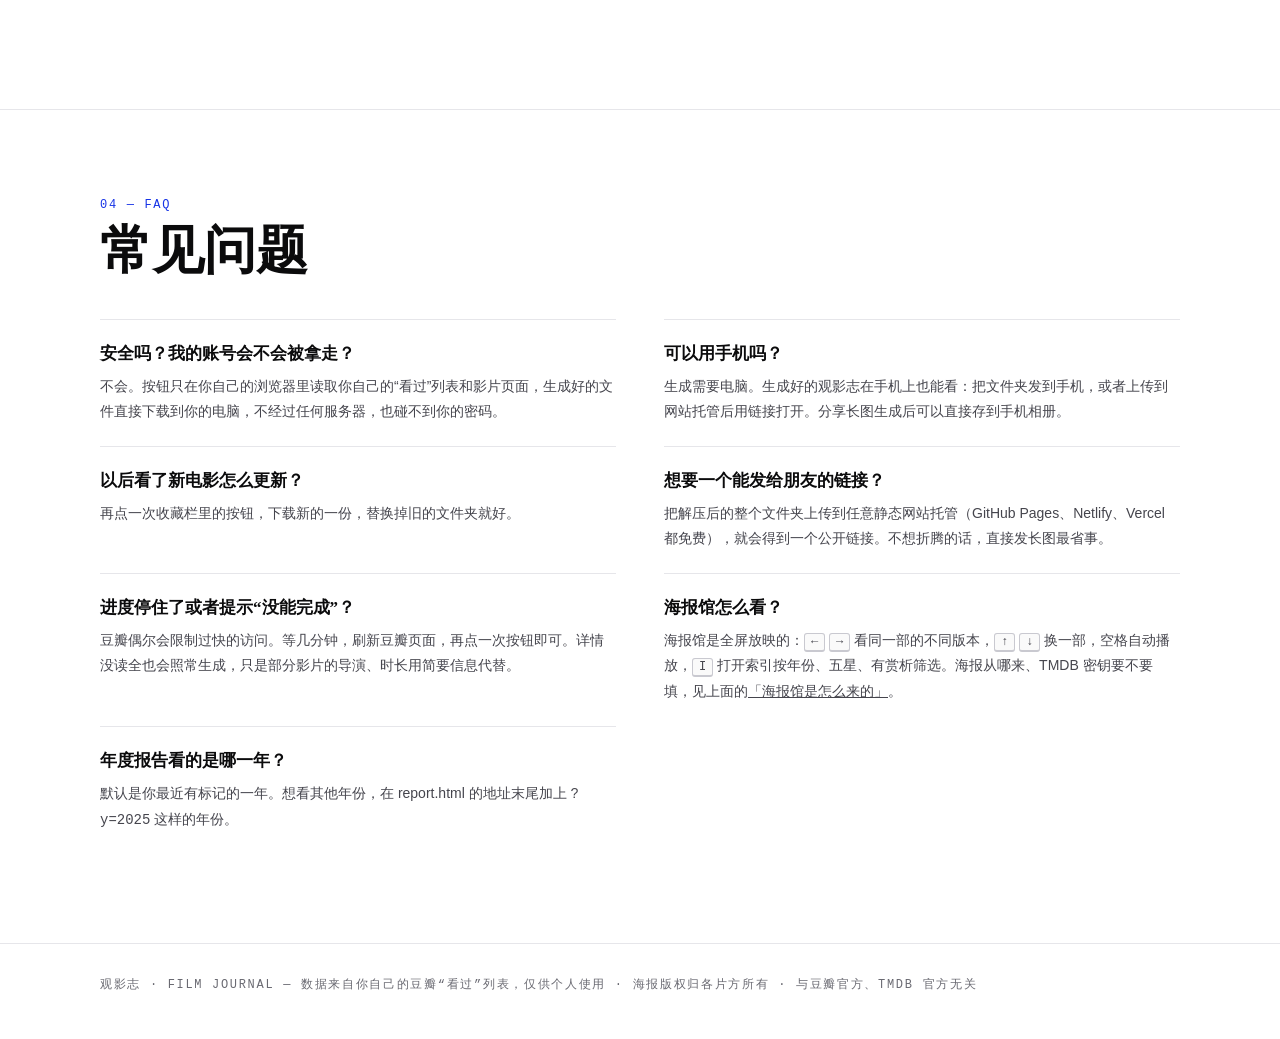
==== commit f1d90571: "Explain how the poster room works and the optional, self-applied TMDB key Co-Authored-By: Claude Opu" ====
--- a/index.html
+++ b/index.html
@@ -47,6 +47,19 @@
   .faq div { padding: 22px 0; border-top: 1px solid #e6e6ea; }
   .faq h4 { font: 900 17px/1.4 var(--cn); margin: 0 0 8px; }
   .faq p { margin: 0; font-size: 14px; line-height: 1.8; color: #45454d; }
+  .px2 { display: grid; grid-template-columns: 1fr 1fr; gap: 0 48px; border-top: 2px solid var(--black); }
+  .px2 > div { padding: 28px 0 8px; }
+  .px2 h3 { font: 900 22px/1.35 var(--cn); margin: 0 0 12px; }
+  .px2 h3 .tag { font: 600 11px/1 var(--mono); letter-spacing: .12em; padding: 5px 8px; margin-left: 10px; vertical-align: 4px; background: var(--lime); }
+  .px2 h3 .tag.opt { background: none; border: 1.5px solid var(--black); }
+  .px2 p, .px2 li { font-size: 15px; line-height: 1.8; color: #45454d; }
+  .px2 ul, .px2 ol { padding-left: 20px; margin: 0 0 14px; }
+  .px2 li { margin-bottom: 6px; }
+  .px2 b { color: var(--black); }
+  .note-box { margin-top: 18px; padding: 18px 20px; background: #f4f4f6; border-left: 3px solid var(--blue); font-size: 14px; line-height: 1.8; color: #45454d; }
+  .note-box b { color: var(--black); }
+  .tmdb-steps { margin-top: 26px; padding-top: 22px; border-top: 1px solid #e6e6ea; }
+  .tmdb-steps h4 { font: 900 17px/1.4 var(--cn); margin: 0 0 10px; }
   .mobile { display: none; background: var(--black); color: var(--lime); padding: 18px 0; font-size: 15px; line-height: 1.7; }
   .demo { background: var(--black); color: var(--white); }
   .demo h2 { color: var(--white); }
@@ -54,7 +67,7 @@
   .demo .go:hover { background: var(--lime); color: var(--black); }
   footer { padding: 32px 0 48px; color: #6a6a72; font-size: 12px; }
   @media (max-width: 860px) {
-    .steps, .faq { grid-template-columns: 1fr; }
+    .steps, .faq, .px2 { grid-template-columns: 1fr; }
     .step, .step + .step { padding: 28px 0; border-right: 0; border-bottom: 1px solid #e6e6ea; }
     .is-mobile .mobile { display: block; }
   }
@@ -95,7 +108,7 @@
         <div class="n">3</div>
         <h3>点一下收藏栏里的按钮</h3>
         <p>页面上会出现一个蓝色的框，选“观影志 + 海报馆”或“只要观影志”。等进度走完，会自动下载一个压缩包。<b>先解压</b>（Windows 右键压缩包选「全部解压缩」，Mac 双击压缩包），再打开解压出来的文件夹里的 <b>index.html</b>。</p>
-        <p class="hint">300 部左右：只要观影志约 7 分钟，加上海报馆约 30 分钟（要逐部读取海报页，放慢速度以免被豆瓣要求验证）。进行中请不要关闭页面。</p>
+        <p class="hint">300 部左右：只要观影志约 7 分钟，加上海报馆约 30 分钟（要逐部读取海报页，放慢速度以免被豆瓣要求验证）。进行中请不要关闭页面。想多收集一些海报版本？先看下面的<a href="#posters">「海报馆是怎么来的」</a>。</p>
       </div>
     </div>
   </div>
@@ -105,14 +118,58 @@
   <div class="wrap">
     <div class="mono" style="color:var(--lime)">02 — Preview</div>
     <h2>生成出来长这样</h2>
-    <p style="max-width:620px;line-height:1.8;color:rgba(255,255,255,.8)">主页：数字、口味、按月份的观影日历、全部短评和可搜索的片库。年度报告：这一年的月历、首与尾、类型与产地、最常遇见的名字、五星片单。海报馆：每部影片在豆瓣上最受欢迎的几张海报，可以按年份、评分、国家版本筛选，也能看同一部电影在不同国家的样子。主页和年度报告都能一键生成 1080px 宽的分享长图。</p>
+    <p style="max-width:620px;line-height:1.8;color:rgba(255,255,255,.8)">主页：数字、口味、按月份的观影日历、全部短评和可搜索的片库。年度报告：这一年的月历、首与尾、类型与产地、最常遇见的名字、五星片单。海报馆：全屏放映你看过的每一部的海报，同一部电影在不同国家、不同时期的样子；经典名作附有海报赏析。主页和年度报告都能一键生成 1080px 宽的分享长图。</p>
     <a class="go" href="https://jonilin0210.github.io/film-journal/" target="_blank" rel="noopener">看一个示例 ↗</a>
   </div>
 </section>
 
+<section id="posters">
+  <div class="wrap">
+    <div class="mono kicker">03 — The Poster Room</div>
+    <h2>海报馆是怎么来的</h2>
+    <p style="max-width:720px;font-size:16px;line-height:1.85;color:#45454d;margin:-16px 0 36px">选“观影志 + 海报馆”就会生成。下面左边是不用做任何设置就有的；右边是一个<b>可选</b>步骤，需要你自己判断要不要做。</p>
+    <div class="px2">
+      <div>
+        <h3>默认就有<span class="tag">无需设置</span></h3>
+        <ul>
+          <li><b>你看过的每一部都有海报。</b>按你豆瓣“看过”列表逐部读取它在豆瓣的“海报”页，按豆瓣用户的喜欢排序，取最受欢迎的正式海报和预告海报（每部最多 6 张），标出国家 / 地区版本。</li>
+          <li><b>你打了 4 星以上的，</b>再收集最多 3 张同人与艺术再创作。</li>
+          <li><b>看起来一样的版本会自动合并，</b>不会一张图出现好几次。</li>
+          <li><b>经典海报赏析。</b>我们整理并核实过 46 部经典影片的海报故事（设计师、设计思路、出处），例如《寄生虫》《楚门的世界》《千与千寻》。你看过其中哪几部，那几部的名作海报就会排在最前面，标上“名作”，并附上赏析；点“名作导览”可以只看这些。</li>
+        </ul>
+        <div class="note-box">赏析是固定收录的内容，<b>每个人能看到多少条，只取决于你看过这 46 部里的几部</b>，和下面的 TMDB 密钥无关。赏析配的那张名作海报会从 TMDB 的公开图片服务器下载（不需要密钥）；如果你的网络连不上，有的会换成豆瓣上的同一张海报，其余的赏析文字照常显示，只是不对应具体某一张海报。</div>
+      </div>
+      <div>
+        <h3>可选：用 TMDB 收集更多版本<span class="tag opt">自己决定</span></h3>
+        <p><b>TMDB</b>（The Movie Database，themoviedb.org）是一个国外的电影资料库，海报版本比豆瓣多。填入一个 TMDB 的 API 密钥后，每部影片会<b>多收集最多 6 张</b>：各个语言的版本（英文版、日文版、法文版……）和没有文字的“无字版”。</p>
+        <p><b>不填完全没关系，</b>海报馆照样完整生成，只用豆瓣的海报。</p>
+        <div class="note-box">
+          <b>请先读这几点，再决定要不要做：</b>
+          <ul style="margin:8px 0 0">
+            <li>密钥要<b>你自己</b>在 TMDB 官网注册账号、自己申请。这是 TMDB 官方的要求，我们不提供、也不代办密钥。</li>
+            <li>是否申请、怎么使用，由你和 TMDB 之间约定，适用 TMDB 的<a href="https://www.themoviedb.org/api-terms-of-use" target="_blank" rel="noopener">使用条款</a>（免费密钥限个人、非商业用途）。这一步与本工具的提供者无关，相关问题请以 TMDB 官网为准。</li>
+            <li>密钥只在你自己的浏览器里、只在这一次生成中使用，不会保存，也不会发给我们或任何其他人。</li>
+            <li>TMDB 在国内访问可能不稳定。连不上时会自动跳过，只用豆瓣海报，不影响其他部分。</li>
+          </ul>
+        </div>
+        <div class="tmdb-steps">
+          <h4>如果你决定要，大致这样申请（约 5 分钟，页面以 TMDB 官网为准）</h4>
+          <ol>
+            <li>打开 <a href="https://www.themoviedb.org/signup" target="_blank" rel="noopener">themoviedb.org 注册页</a>，注册一个账号，去邮箱点验证链接。</li>
+            <li>登录后点右上角头像 →「设置 / Settings」→ 左侧「API」→ 申请一个新的 API 密钥（选 <b>Developer / 开发者</b>），同意使用条款。</li>
+            <li>按页面要求填写用途说明：用途类型可选个人（Personal），应用名称、简介如实写“个人观影记录 / 海报收藏”即可；网址一栏没有网站的话按页面提示填写。</li>
+            <li>提交后，页面上会显示 <b>API 密钥（API Key）</b>，复制它。</li>
+            <li>回到上面第 3 步：点收藏栏按钮后，在蓝色框里展开<b>「高级：加入 TMDB 海报」</b>，把密钥粘贴进去，再点“观影志 + 海报馆”。</li>
+          </ol>
+        </div>
+      </div>
+    </div>
+  </div>
+</section>
+
 <section>
   <div class="wrap">
-    <div class="mono kicker">03 — FAQ</div>
+    <div class="mono kicker">04 — FAQ</div>
     <h2>常见问题</h2>
     <div class="faq">
       <div><h4>安全吗？我的账号会不会被拿走？</h4><p>不会。按钮只在你自己的浏览器里读取你自己的“看过”列表和影片页面，生成好的文件直接下载到你的电脑，不经过任何服务器，也碰不到你的密码。</p></div>
@@ -120,13 +177,13 @@
       <div><h4>以后看了新电影怎么更新？</h4><p>再点一次收藏栏里的按钮，下载新的一份，替换掉旧的文件夹就好。</p></div>
       <div><h4>想要一个能发给朋友的链接？</h4><p>把解压后的整个文件夹上传到任意静态网站托管（GitHub Pages、Netlify、Vercel 都免费），就会得到一个公开链接。不想折腾的话，直接发长图最省事。</p></div>
       <div><h4>进度停住了或者提示“没能完成”？</h4><p>豆瓣偶尔会限制过快的访问。等几分钟，刷新豆瓣页面，再点一次按钮即可。详情没读全也会照常生成，只是部分影片的导演、时长用简要信息代替。</p></div>
-      <div><h4>海报馆里的海报是从哪来的？</h4><p>主要来自每部影片在豆瓣的“海报”页：按豆瓣用户的喜欢排序，取最受欢迎的正式海报，并标出国家/地区版本；你打了 4 星以上的影片，还会收集几张同人与艺术再创作。你看过的影片里如果有经典名作（目前收录 46 部，如《寄生虫》《楚门的世界》《千与千寻》），海报馆会把那张有名的海报放在最前，标上“名作”，并附上我们查证过的赏析：设计师、设计故事和出处。点“名作导览”可以只看这些。如果你有 TMDB 的 API 密钥，可以在开始时展开“高级”填入，多收集各语言版和无字版。为了控制文件大小，图片缩到了适合屏幕浏览的尺寸。海报馆是全屏放映的：← → 看同一部的不同版本，↑ ↓ 换一部，空格自动播放。</p></div>
+      <div><h4>海报馆怎么看？</h4><p>海报馆是全屏放映的：<kbd>←</kbd> <kbd>→</kbd> 看同一部的不同版本，<kbd>↑</kbd> <kbd>↓</kbd> 换一部，空格自动播放，<kbd>I</kbd> 打开索引按年份、五星、有赏析筛选。海报从哪来、TMDB 密钥要不要填，见上面的<a href="#posters">「海报馆是怎么来的」</a>。</p></div>
       <div><h4>年度报告看的是哪一年？</h4><p>默认是你最近有标记的一年。想看其他年份，在 report.html 的地址末尾加上 <code>?y=2025</code> 这样的年份。</p></div>
     </div>
   </div>
 </section>
 
-<footer><div class="wrap mono">观影志 · Film Journal — 数据来自你自己的豆瓣“看过”列表，仅供个人使用 · 海报版权归各片方所有 · 与豆瓣官方无关</div></footer>
+<footer><div class="wrap mono">观影志 · Film Journal — 数据来自你自己的豆瓣“看过”列表，仅供个人使用 · 海报版权归各片方所有 · 与豆瓣官方、TMDB 官方无关</div></footer>
 
 <script>
   // The bookmarklet loads grab.js from wherever this page is hosted, so fixing grab.js updates every buyer's button.
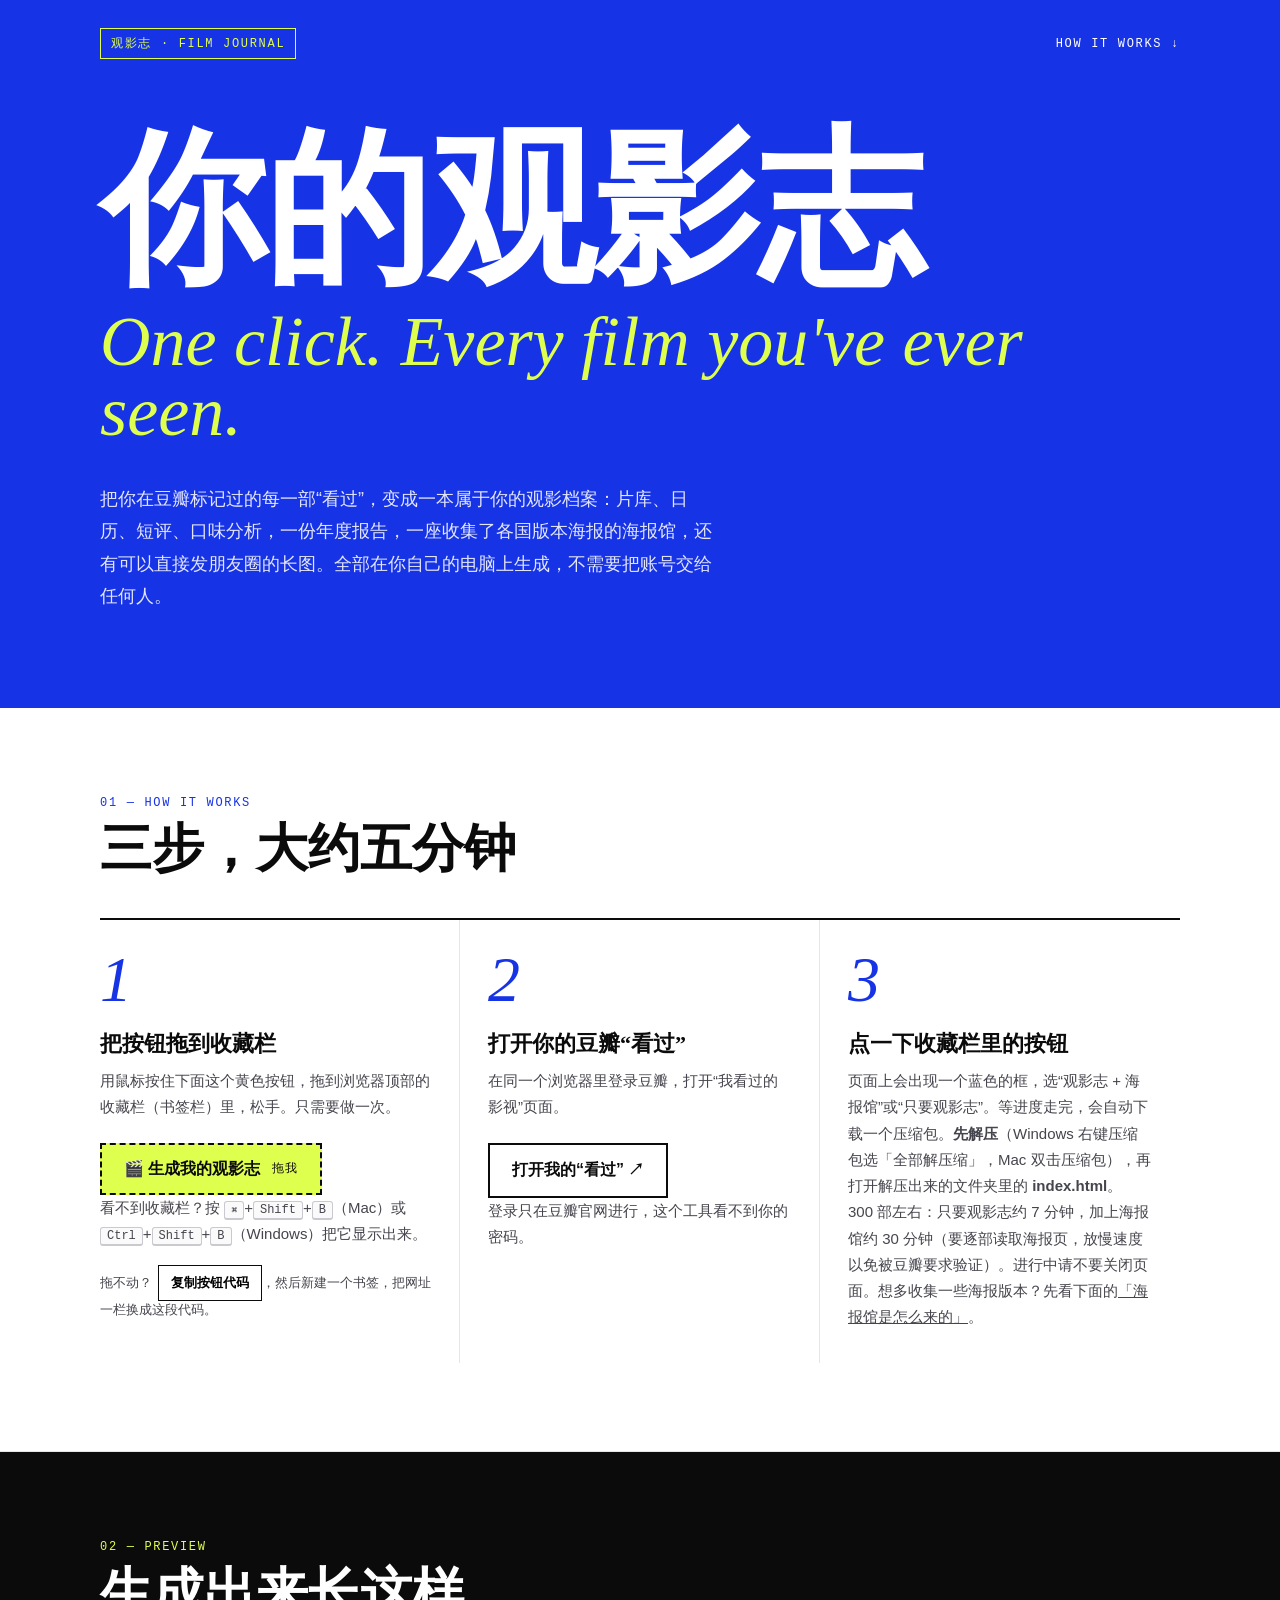
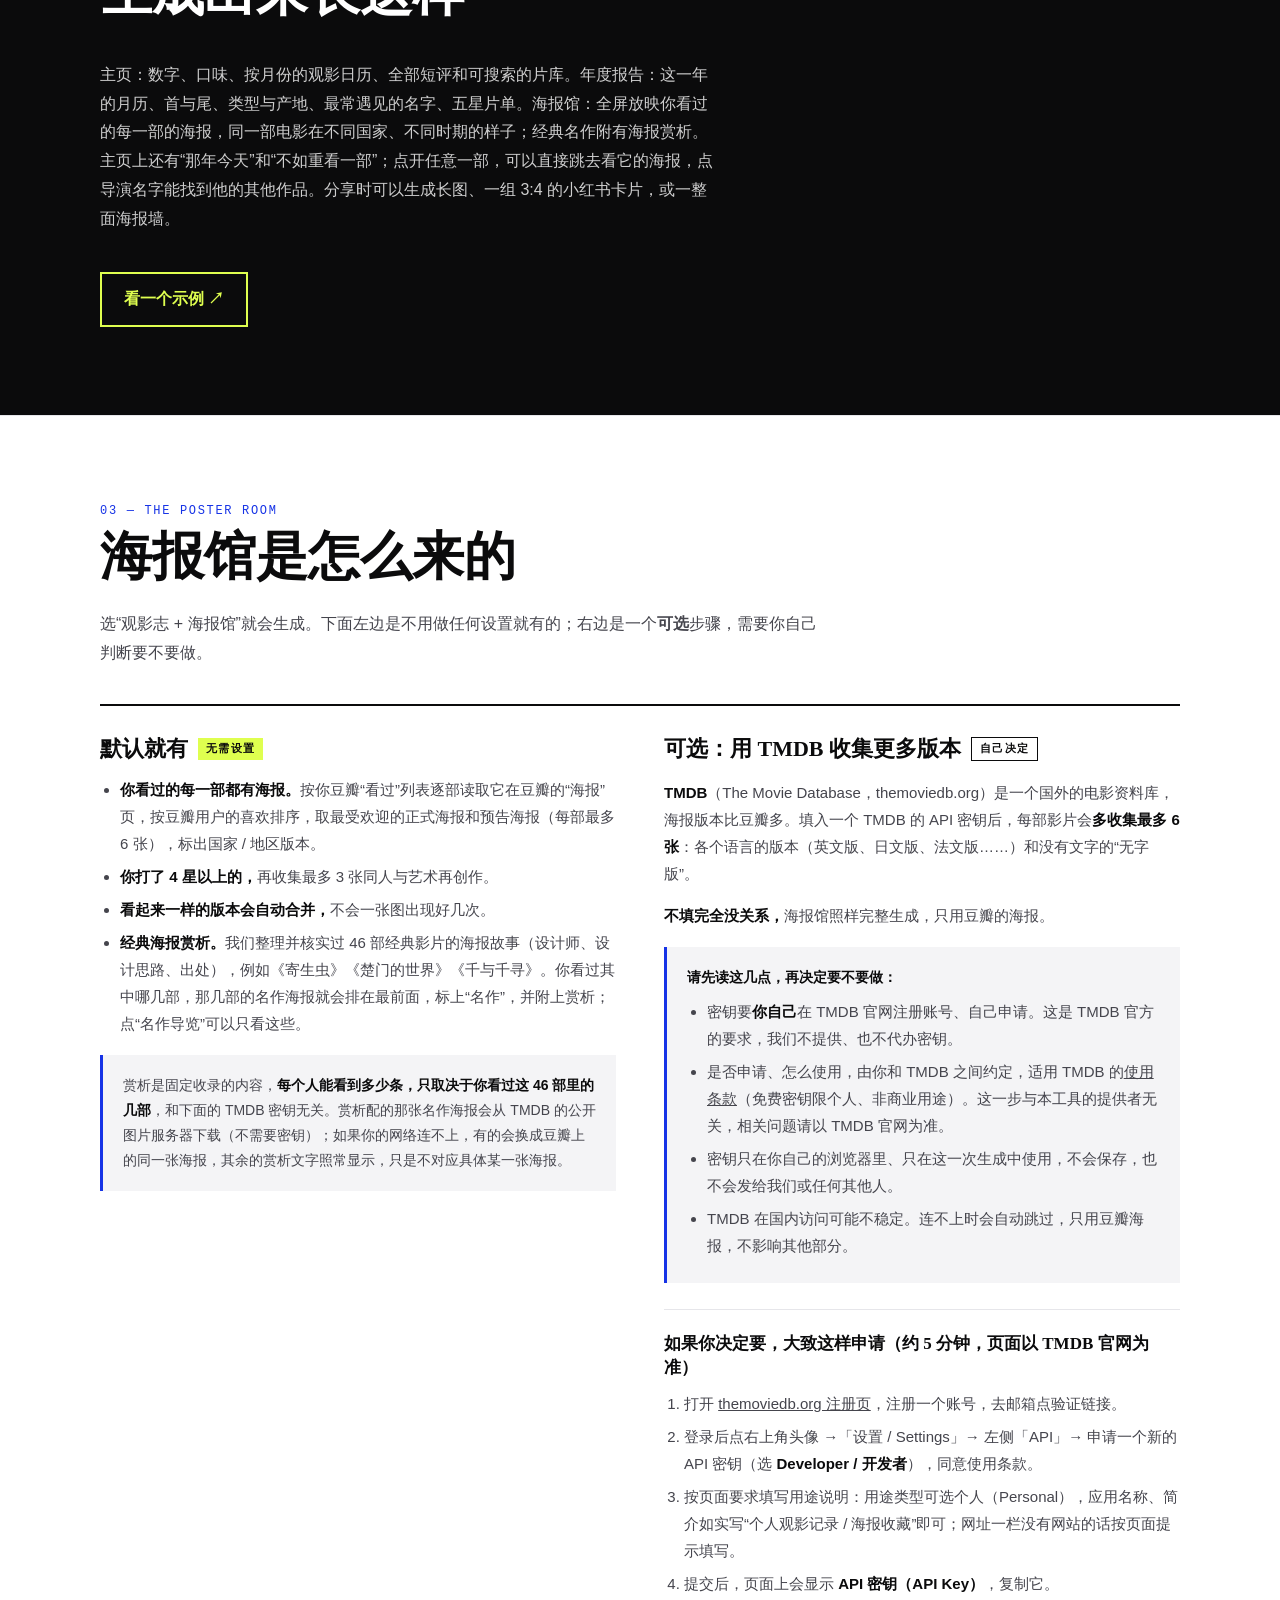
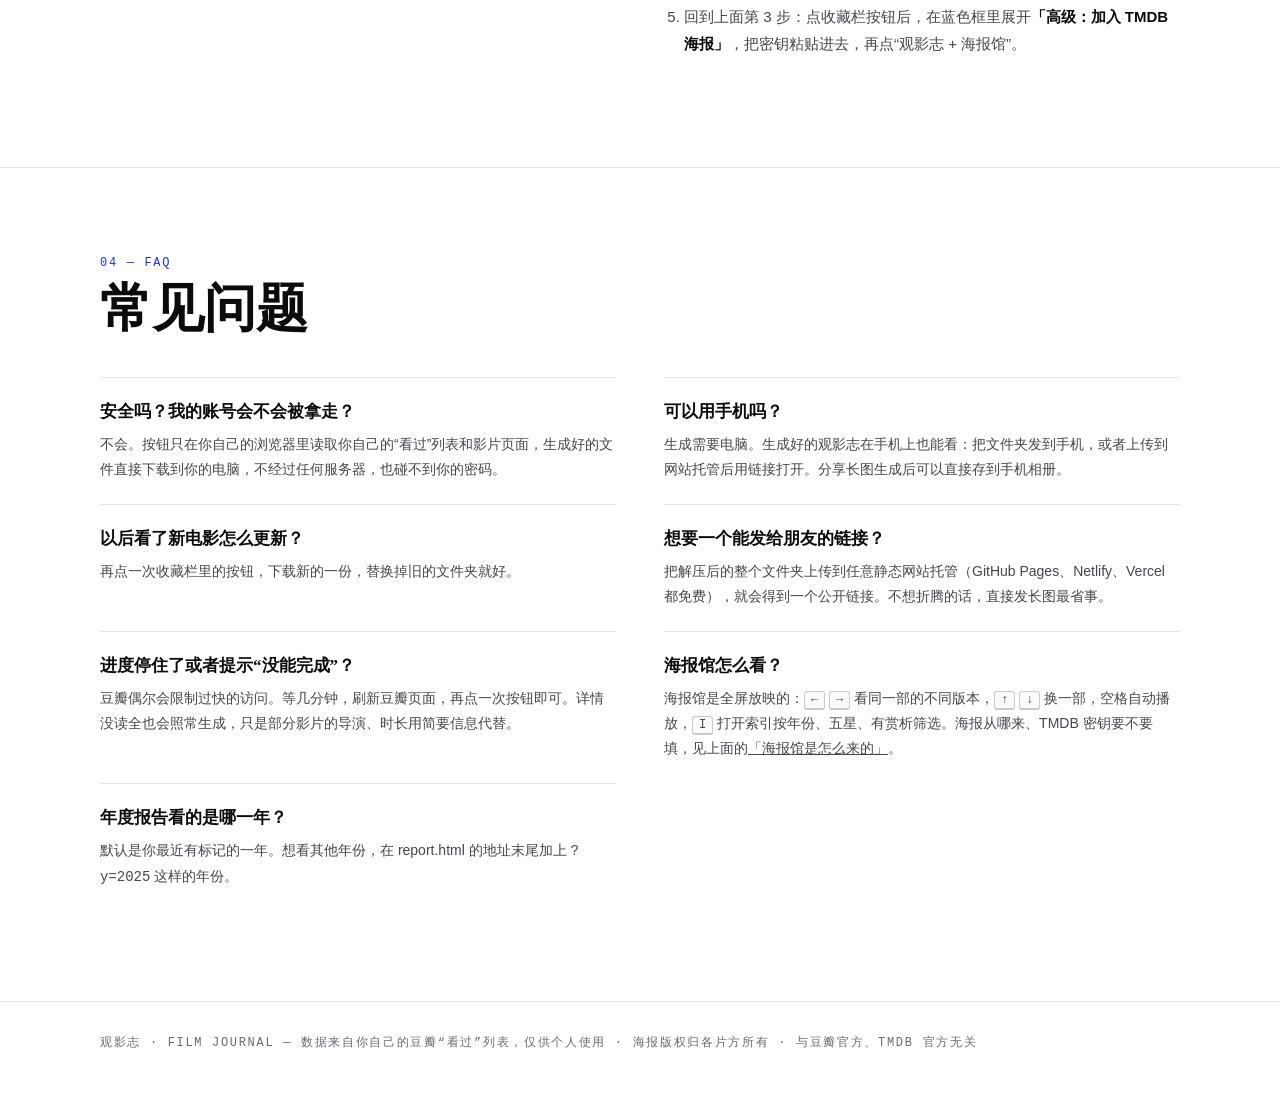
==== commit 691de097: "Link pages, on-this-day and rewatch, 3:4 share cards, poster wall, compare view - film dialog links " ====
--- a/index.html
+++ b/index.html
@@ -118,7 +118,7 @@
   <div class="wrap">
     <div class="mono" style="color:var(--lime)">02 — Preview</div>
     <h2>生成出来长这样</h2>
-    <p style="max-width:620px;line-height:1.8;color:rgba(255,255,255,.8)">主页：数字、口味、按月份的观影日历、全部短评和可搜索的片库。年度报告：这一年的月历、首与尾、类型与产地、最常遇见的名字、五星片单。海报馆：全屏放映你看过的每一部的海报，同一部电影在不同国家、不同时期的样子；经典名作附有海报赏析。主页和年度报告都能一键生成 1080px 宽的分享长图。</p>
+    <p style="max-width:620px;line-height:1.8;color:rgba(255,255,255,.8)">主页：数字、口味、按月份的观影日历、全部短评和可搜索的片库。年度报告：这一年的月历、首与尾、类型与产地、最常遇见的名字、五星片单。海报馆：全屏放映你看过的每一部的海报，同一部电影在不同国家、不同时期的样子；经典名作附有海报赏析。主页上还有“那年今天”和“不如重看一部”；点开任意一部，可以直接跳去看它的海报，点导演名字能找到他的其他作品。分享时可以生成长图、一组 3:4 的小红书卡片，或一整面海报墙。</p>
     <a class="go" href="https://jonilin0210.github.io/film-journal/" target="_blank" rel="noopener">看一个示例 ↗</a>
   </div>
 </section>
